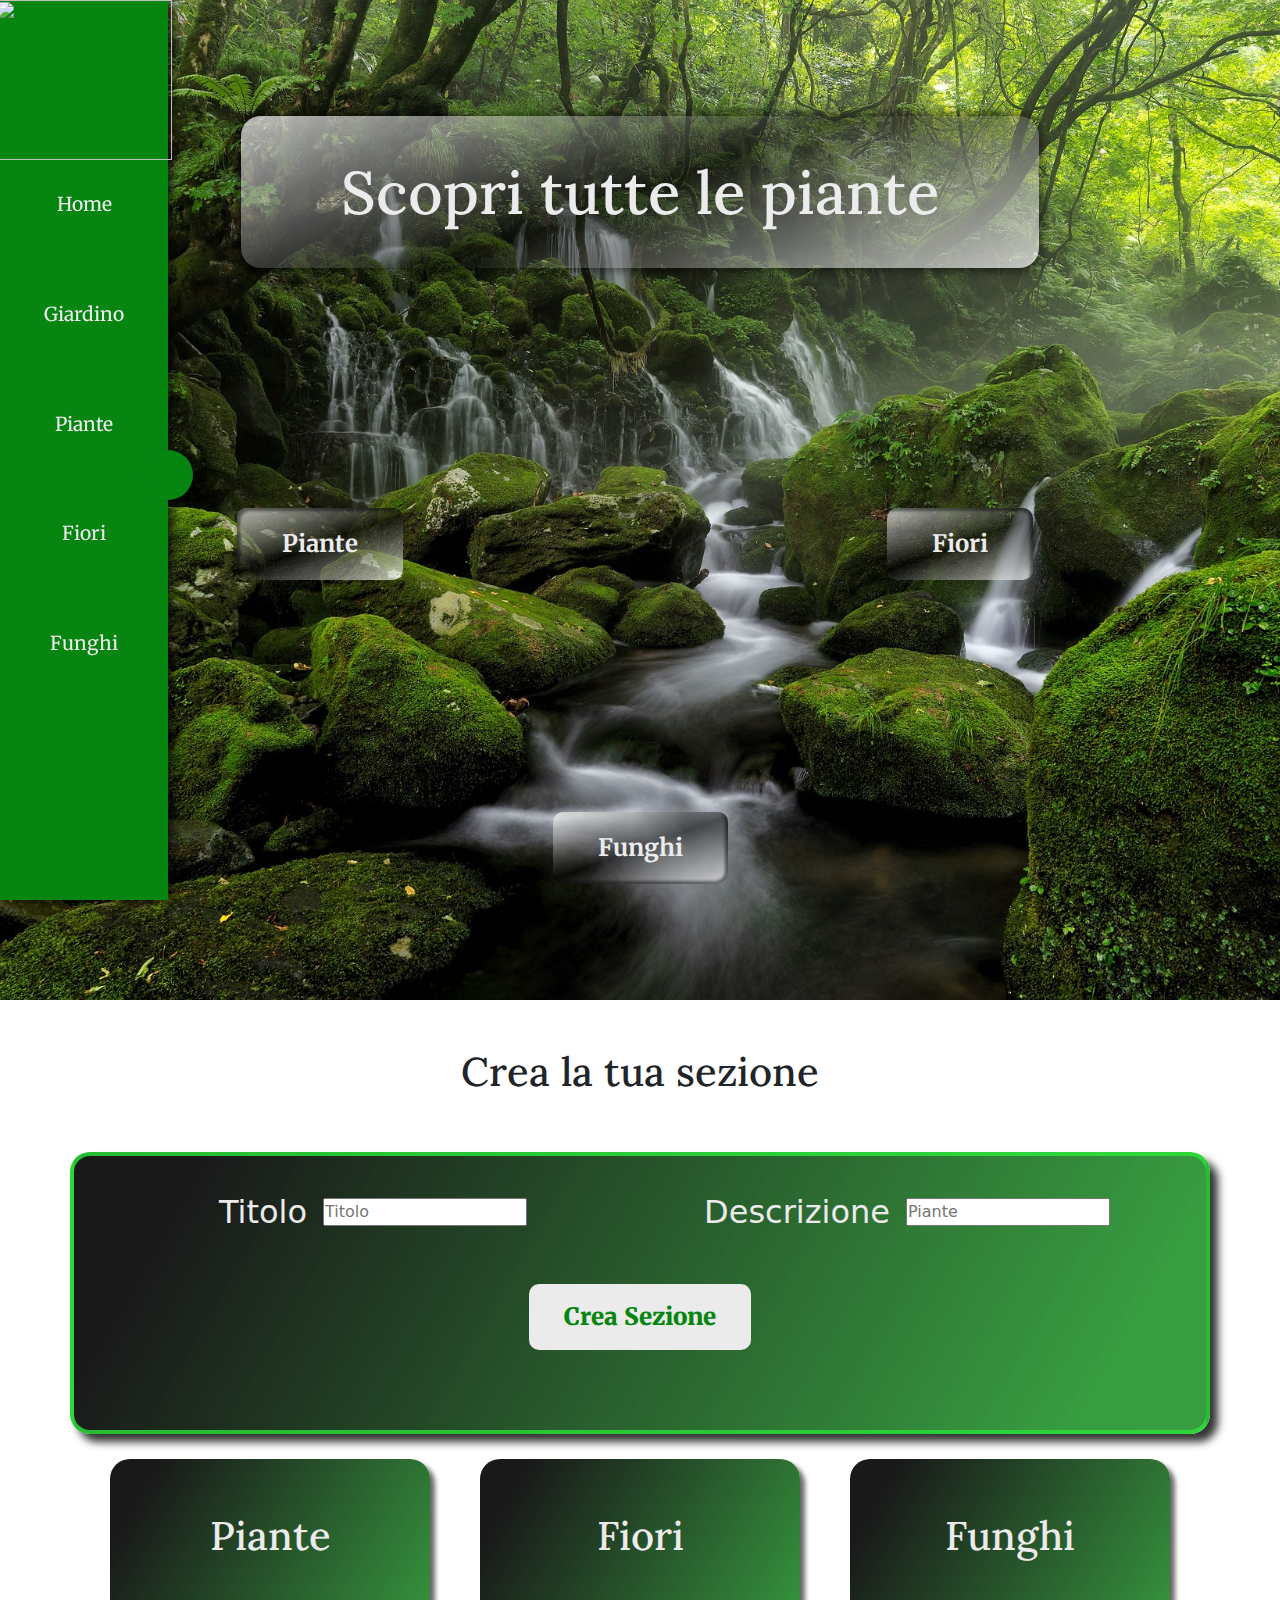
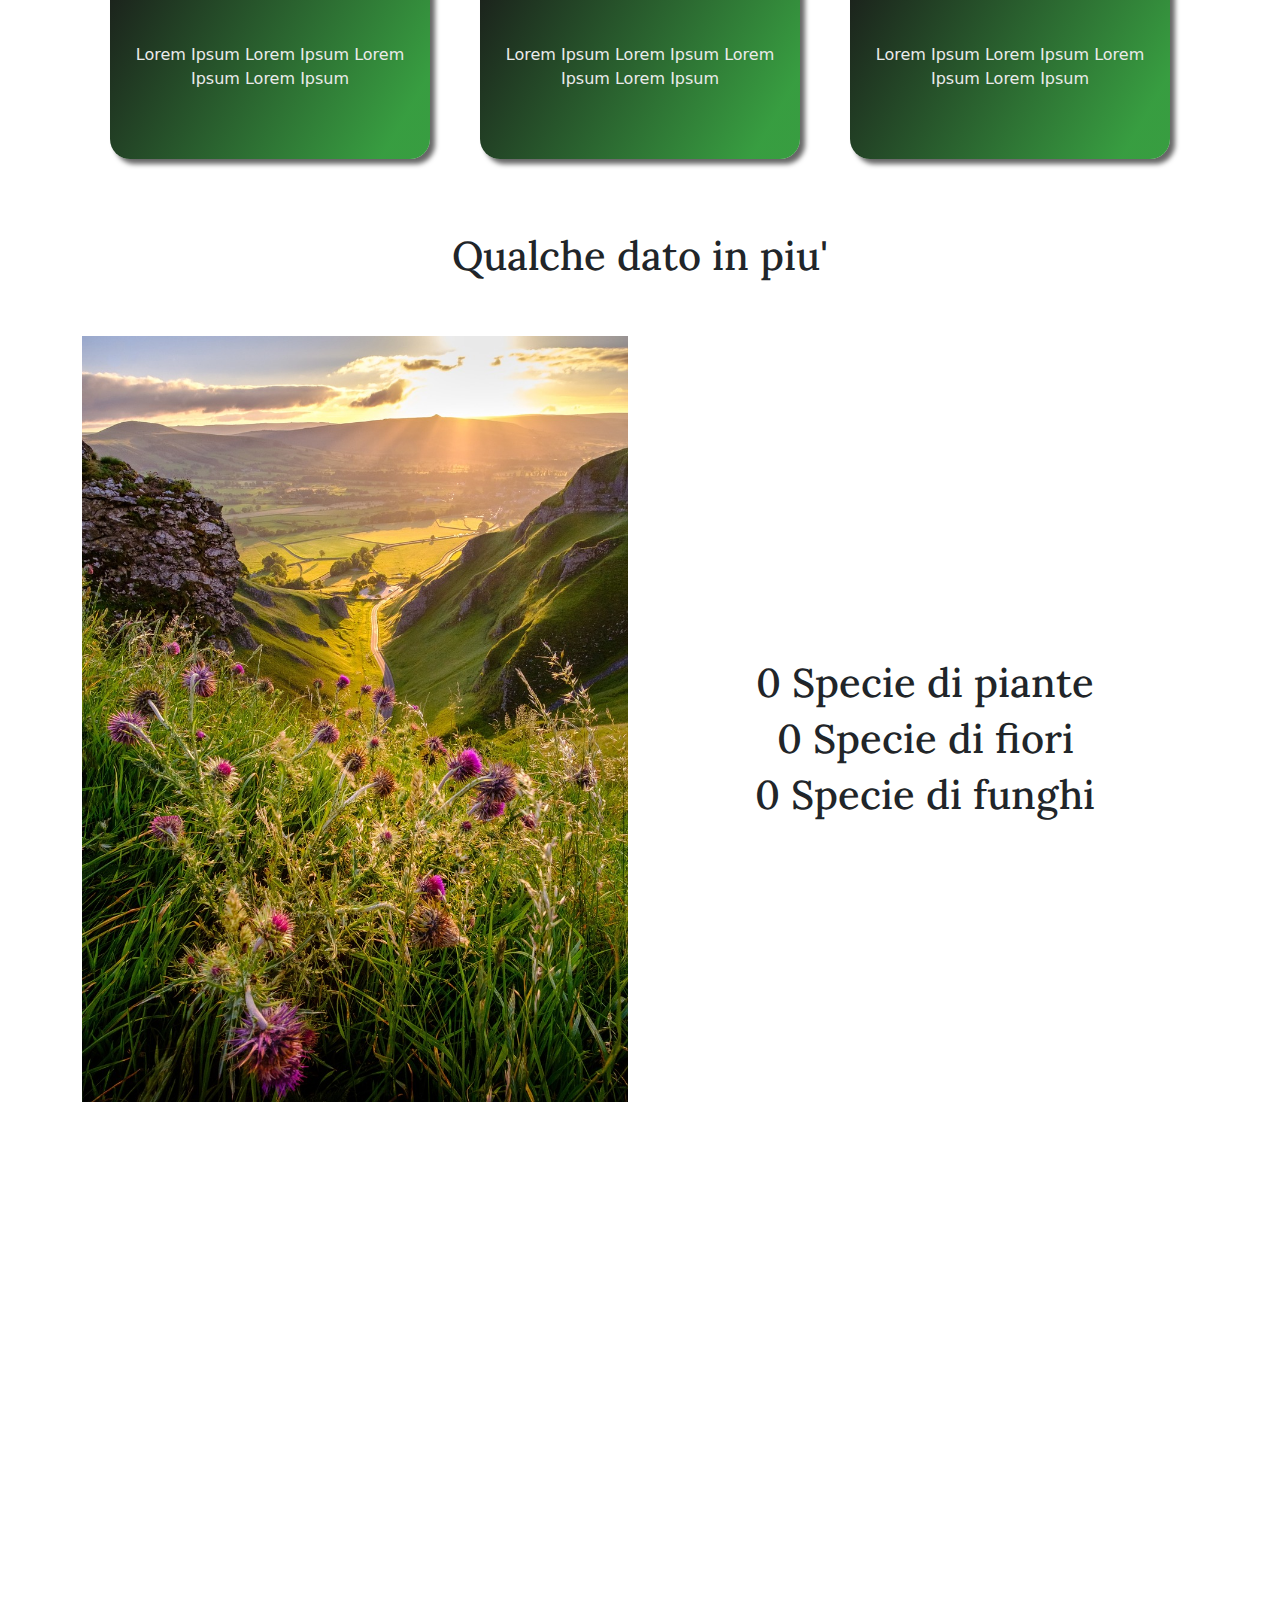
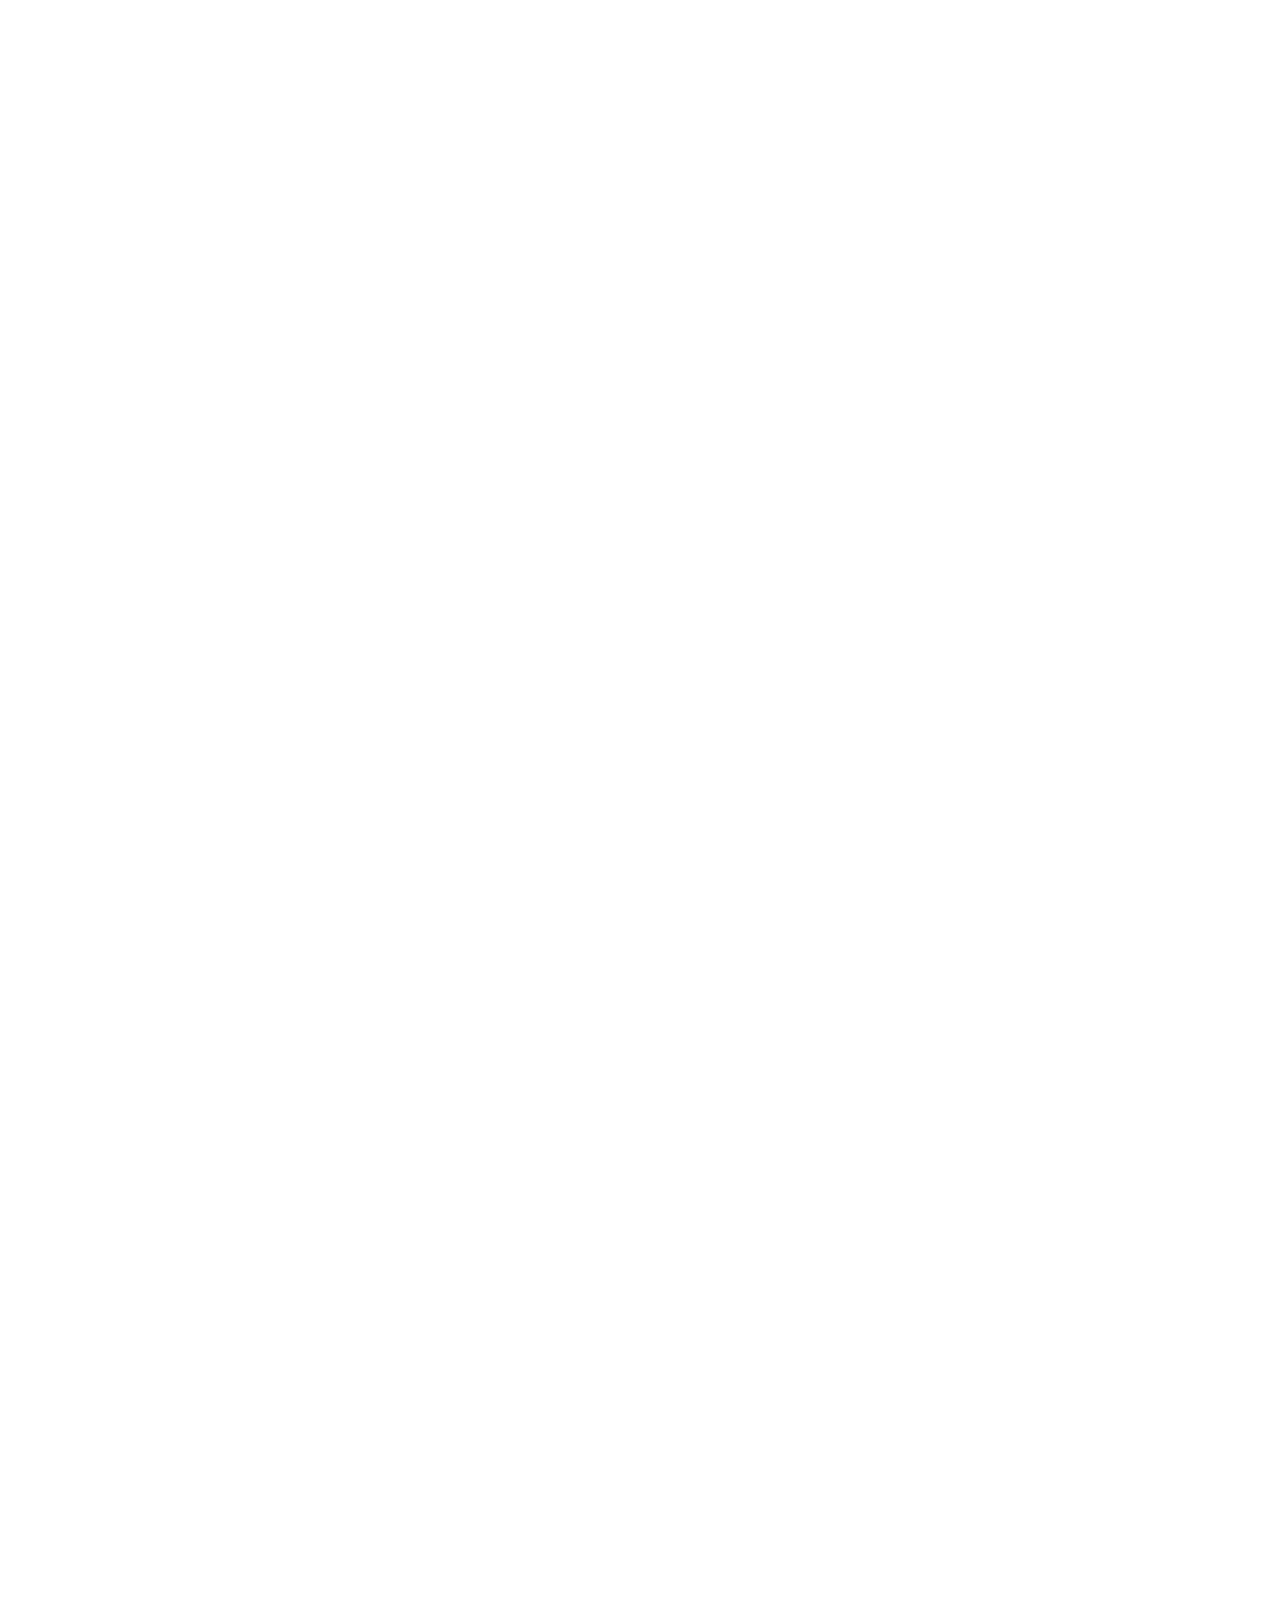
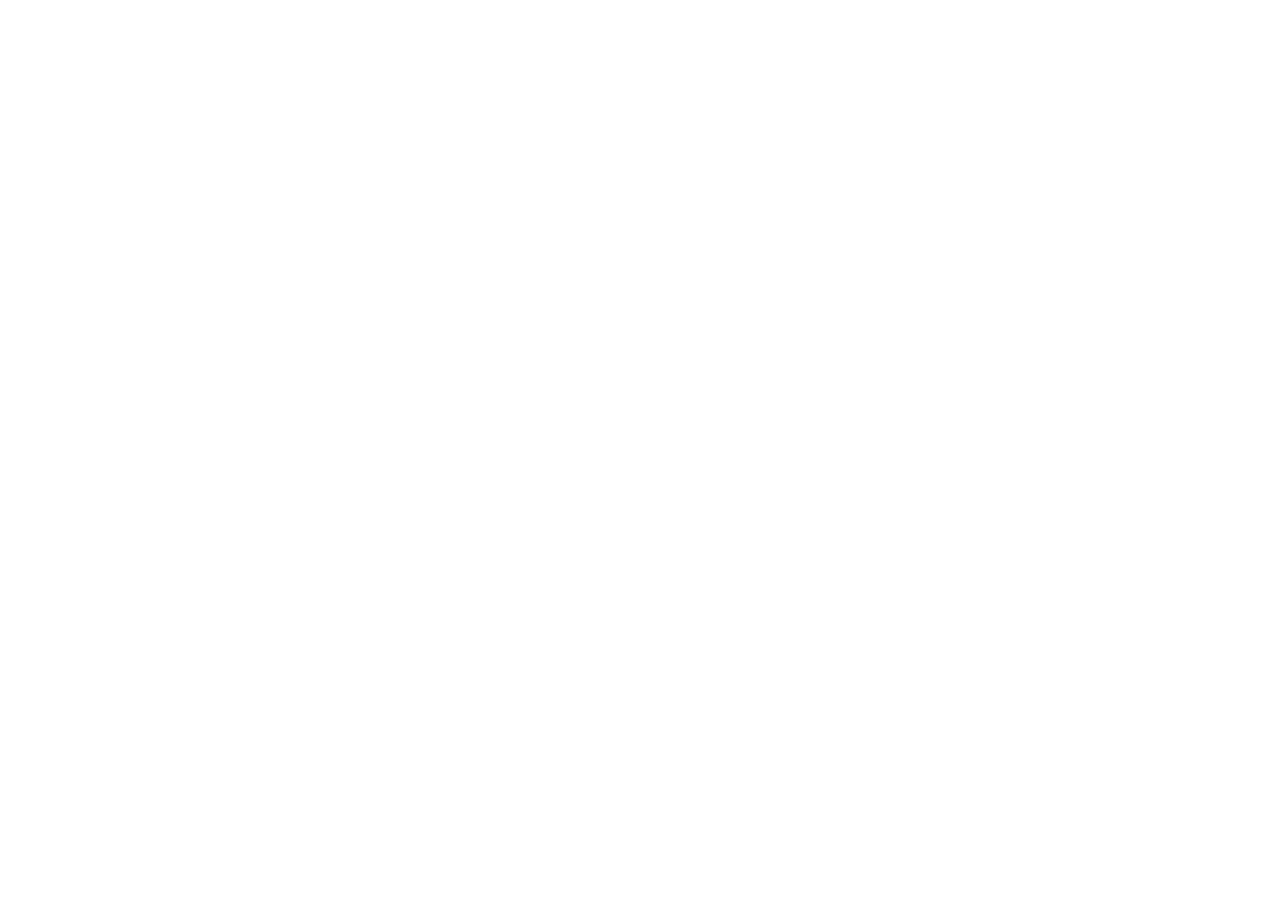
==== index.html @ 6c5c2ec1 "inserito file json, creato file html e file js" ====
<!DOCTYPE html>
<html lang="en">
<head>
    <meta charset="UTF-8">
    <meta name="viewport" content="width=device-width, initial-scale=1.0">
    <!-- Google Font -->
    <link rel="preconnect" href="https://fonts.googleapis.com">
    <link rel="preconnect" href="https://fonts.gstatic.com" crossorigin>
    <link href="https://fonts.googleapis.com/css2?family=Lora:ital,wght@0,400..700;1,400..700&family=Merriweather:ital,wght@0,300;0,400;0,700;0,900;1,300;1,400;1,700;1,900&display=swap" rel="stylesheet">    <!-- BS5 LINK -->
    <link href="https://cdn.jsdelivr.net/npm/bootstrap@5.3.3/dist/css/bootstrap.min.css" rel="stylesheet" integrity="sha384-QWTKZyjpPEjISv5WaRU9OFeRpok6YctnYmDr5pNlyT2bRjXh0JMhjY6hW+ALEwIH" crossorigin="anonymous">
    <link rel="stylesheet" href="style.css">


    <title>Document</title>
</head>
<body>
    <nav>
        <div class="logo-container">
            <a href="index.html"><img id="logo" src="./Media/logo.png" alt=""></a>
        </div>
        <ul class="p-0">
            <li><a href="index.html">Home</a></li>
            <li><a href="#">Giardino</a></li>
            <li><a href="./piante.html">Piante</a></li>
            <li><a href="#">Fiori</a></li>
            <li><a href="#">Funghi</a></li>
        </ul>
        <a class="btnToggleMenu">
            <i class="fa-solid fa-arrow-right fa-2x"></i>
        </a>
    </nav>

    <header class="main-container container-fluid p-0">
        <div class="headered row d-flex justify-content-center align-itmes-center">
            <div class="col-12 d-flex justify-content-center align-items-center">
                <h1>Scopri tutte le piante</h1>
            </div>
            <div class="col-12 col-md-6 d-flex justify-content-center align-items-center">
                <a id="btnPiante" href="Piante">Piante</a>
            </div>
            <div class="col-12 col-md-6 d-flex justify-content-center align-items-center">
                <a id="btnFiori" href="Fiori">Fiori</a>
            </div>
            <div class="col-12 d-flex justify-content-center align-items-center">
                <a id="btnFunghi" href="funghi">Funghi</a>
            </div>
        </div>
    </header>


    <div class="container my-5">
        <div class="row">
            <div class="col-12 d-flex justify-content-center">
                <h1>Crea la tua sezione</h1>
            </div>
        </div>
    </div>
    <div class="container">
        <div class="row justify-content-center container-custom">
            <div class="col-12 col-md-6 d-flex justify-content-center  align-items-center">
                <label for="inputTitle" class="me-3 fs-2">Titolo</label>
                <input type="text" id="inputTitle" placeholder="Titolo">
            </div>
            <div class="col-12 col-md-6 d-flex justify-content-center  align-items-center">
                <label for="inputDescription" class="me-3 fs-2">Descrizione</label>
                <input type="text" id="inputDescription" placeholder="Piante">
            </div>
            <div class="col-12 d-flex justify-content-center my-5  align-items-center">
                <button id="btnCreaSezione" type="button">Crea Sezione</button>
            </div>
        </div>
    </div>

    <div class="container">
        <div class="row">
            <div id="section-container" class="col-12 d-flex justify-content-center flex-wrap">
            </div>
        </div>
    </div>

    <div class="container">
        <div class="row">
            <div class="col-12 text-center my-5">
                <h1>Qualche dato in piu'</h1>
            </div>
            <div class="col-12 col-md-6">
                <img class="img-fluid" src="./Media/landscape8.jpg" alt="landscape8">
            </div>
            <div class="col-12 col-md-6 d-flex flex-column justify-content-center align-items-center text-start mt-5">
                <h1><span id="firstNumber">0</span> Specie di piante</h1>
                <h1><span id="SecondNumber">0</span> Specie di fiori</h1>
                <h1><span id="thirdNumber">0</span> Specie di funghi</h1>

            </div>
        </div>
    </div>




<div style="height: 3000px;"></div>


    <!-- =================================================== -->
    <!-- FONTAWESOME -->
    <script src="https://kit.fontawesome.com/b5285a1dd0.js" crossorigin="anonymous"></script>    <!-- MAIN JS -->
    <!-- BS5 JS -->
    <script src="https://cdn.jsdelivr.net/npm/bootstrap@5.3.3/dist/js/bootstrap.bundle.min.js" integrity="sha384-YvpcrYf0tY3lHB60NNkmXc5s9fDVZLESaAA55NDzOxhy9GkcIdslK1eN7N6jIeHz" crossorigin="anonymous"></script>
    <!-- MAIN JS -->
    <script src="./main.js"></script>
</body>
</html>
---- style.css ----
:root{
    --main-color: rgb(6, 133, 17);
}

*{
    margin: 0;
    padding: 0;
    box-sizing: border-box;
}

body{
    overflow-x: hidden;

}

h1{
    font-family: "Lora", serif;
}

a, button{
    font-family: "Merriweather", serif;
}

/* NAVBAR */
nav {
    display: flex;
    flex-direction: column;
    align-items: center;
    height: 100%;
    width: 10.5rem;
    background-color: rgb(6, 133, 17);
    position: relative;
    left: 0rem;
    transition: 0.6s;
    position: fixed;
    box-shadow: 5px 0px 10px rgba(0, 0, 0, 0.7);
    z-index: 9999;


}

#logo{
    width: 11rem;
    height: 10rem;
}

ul{
    margin-top: 30px;
    display: flex;
    flex-direction: column;
    align-items: center;
    gap: 5rem;
}
ul li{
    list-style: none;
    font-size: 1.2rem;
}

ul li a{
    text-decoration: none;
    color: rgb(235, 235, 235);
    
}

.btnToggleMenu{
    position: absolute;
    content: "";
    width: 50px;
    height: 50px;
    background-color: rgb(6, 133, 17);
    right: -25px;
    top: 50%;
    border-radius: 50%;
    color: rgb(235, 235, 235);
    display: flex;
    justify-content: center;
    align-items: center;
    cursor: pointer;
    text-decoration: none;
    box-shadow: 12px 0px 6px  rgba(0, 0, 0, 0.7);

}

.btnToggleMenu > i{
    transition: 0.6s;
}
.rotate-custom{
    transform: rotateY(180deg);
}


.hiddenMenu{
    left: -9rem;
}

.effectLink{
    padding: 10px 20px;
    transition: 0.3s;
}


.effectLink:hover{
    text-decoration: 2px solid white underline;
    

}
/* FINE NAVBAR */

/* ----------------------------------------------------- */

/* HEADER */
.headered{
    display: block;
    margin: 0 auto;
    width: 100%;
    height: 1000px;
    background: url("./Media/landscape7.jpg");
    background-repeat: no-repeat;
    background-size: cover;
}

/* h1 nella header */
header h1{
    background: linear-gradient(160deg, rgb(255,255,255, 0.7), rgba(0, 0, 0, 0.4), rgb(255,255,255, 0.7));
    padding: 40px 100px;
    font-size: 60px;
    color: rgb(235, 235, 235);
    border-radius: 20px;
    box-shadow: 0px 0px 10px 4px  rgba(0, 0, 0, 0.5);
}

header h1:hover{
    background: linear-gradient(90deg, rgb(255,255,255, 0.7), rgba(0, 0, 0, 0.4), rgb(255,255,255, 0.7));
}



/* BOTTONE PIANTE */

#btnPiante{
    position: relative;
    padding: 18px 45px;
    background: linear-gradient(160deg, rgb(255,255,255, 0.7), rgba(0, 0, 0, 0.5), rgb(255,255,255, 0.7));
    text-decoration: none;
    color: rgb(235, 235, 235);
    border-radius: 10px;
    box-shadow: 3px 3px 3px rgba(0, 0, 0, 0.5) inset;
    font-weight: bold;
    font-size: 24px;
    z-index: 999;
    border: unset;
}

#btnPiante::before{
    content: "";
    position: absolute;
    top: 0;
    left: 0;
    width: 0%;
    height: 100%;
    border-radius: 10px;
    overflow: hidden;
    background-color:  var(--main-color);
    transition: all 300ms;
    z-index: -1;
    

}

#btnPiante:hover::before{
    width: 100%;
    border-radius: 10px;
    box-shadow: 5px 5px 5px rgba(0, 0, 0, 0.5) inset;

}

/*  BOTTONE FIORI */
#btnFiori{
    position: relative;
    padding: 18px 45px;
    background: linear-gradient(160deg, rgb(255,255,255, 0.7), rgba(0, 0, 0, 0.5), rgb(255,255,255, 0.7));
    text-decoration: none;
    color: rgb(235, 235, 235);
    border-radius: 10px;
    box-shadow: -3px 3px 3px rgba(0, 0, 0, 0.5) inset;
    font-weight: bold;
    font-size: 24px;
    z-index: 999;
    border: unset;
}

#btnFiori::before{
    content: "";
    position: absolute;
    top: 0;
    right: 0;
    width: 0%;
    height: 100%;
    border-radius: 10px;
    overflow: hidden;
    background-color:  var(--main-color);
    transition: all 300ms;
    z-index: -1;
    

}

#btnFiori:hover::before{
    width: 100%;
    border-radius: 10px;
    box-shadow: -5px 5px 5px rgba(0, 0, 0, 0.5) inset;

}

/* BOTTONE FUNGHI */

#btnFunghi{
    position: relative;
    padding: 18px 45px;
    background: linear-gradient(160deg, rgb(255,255,255, 0.7), rgba(0, 0, 0, 0.5), rgb(255,255,255, 0.7));
    text-decoration: none;
    color: rgb(235, 235, 235);
    border-radius: 10px;
    box-shadow: -3px -3px 3px rgba(0, 0, 0, 0.5) inset;
    font-weight: bold;
    font-size: 24px;
    z-index: 999;
    border: unset;
}


#btnFunghi::before{
    content: "";
    position: absolute;
    bottom: 0;
    right: 0;
    width: 100%;
    height: 0%;
    border-radius: 10px;
    overflow: hidden;
    background-color: var(--main-color);
    transition: all 300ms;
    z-index: -1;
    

}

#btnFunghi:hover::before{
    height: 100%;
    border-radius: 10px;
    box-shadow: -5px -5px 5px rgba(0, 0, 0, 0.5) inset;

}


/* STILE PER LE SEZIONI */

.creaSezione{
    display: flex;
    justify-content: space-around;
    align-items: center;
    flex-direction: column;
    word-wrap: break-word;
    background: linear-gradient(120deg, rgba(0,0,0, 0.9) 10%, rgba(6, 133, 17, 0.8) 90%);
    margin: 25px;
    padding: 15px;
    color: rgb(235, 235, 235);
    width: 20rem;
    height: 300px;
    box-shadow: 5px 5px 5px rgba(0, 0, 0, 0.6);
    border-radius: 20px;
    text-align: center;
}

/* container input style */

.input-custom{
    background-color: var(--main-color);
}


.container-custom{
    background: linear-gradient(120deg, rgba(0,0,0, 0.9) 10%, rgba(6, 133, 17, 0.8) 90%);
    color: rgb(235, 235, 235);
    border: 4px solid rgba(43, 230, 58, 0.8);
    border-radius: 20px;
    box-shadow: 8px 8px 8px rgba(0, 0, 0, 0.8);
    padding: 2rem;
}

/* btn per creare sezioni */

#btnCreaSezione{
    padding: 15px 35px;
    border: none;
    background-color: rgb(235, 235, 235);
    color: var(--main-color);
    font-weight: 900;
    font-size: 24px;
    border-radius: 10px;
}

#btnCreaSezione:hover{
    transform: scale(1.2);
    transition: 0.5s;
}
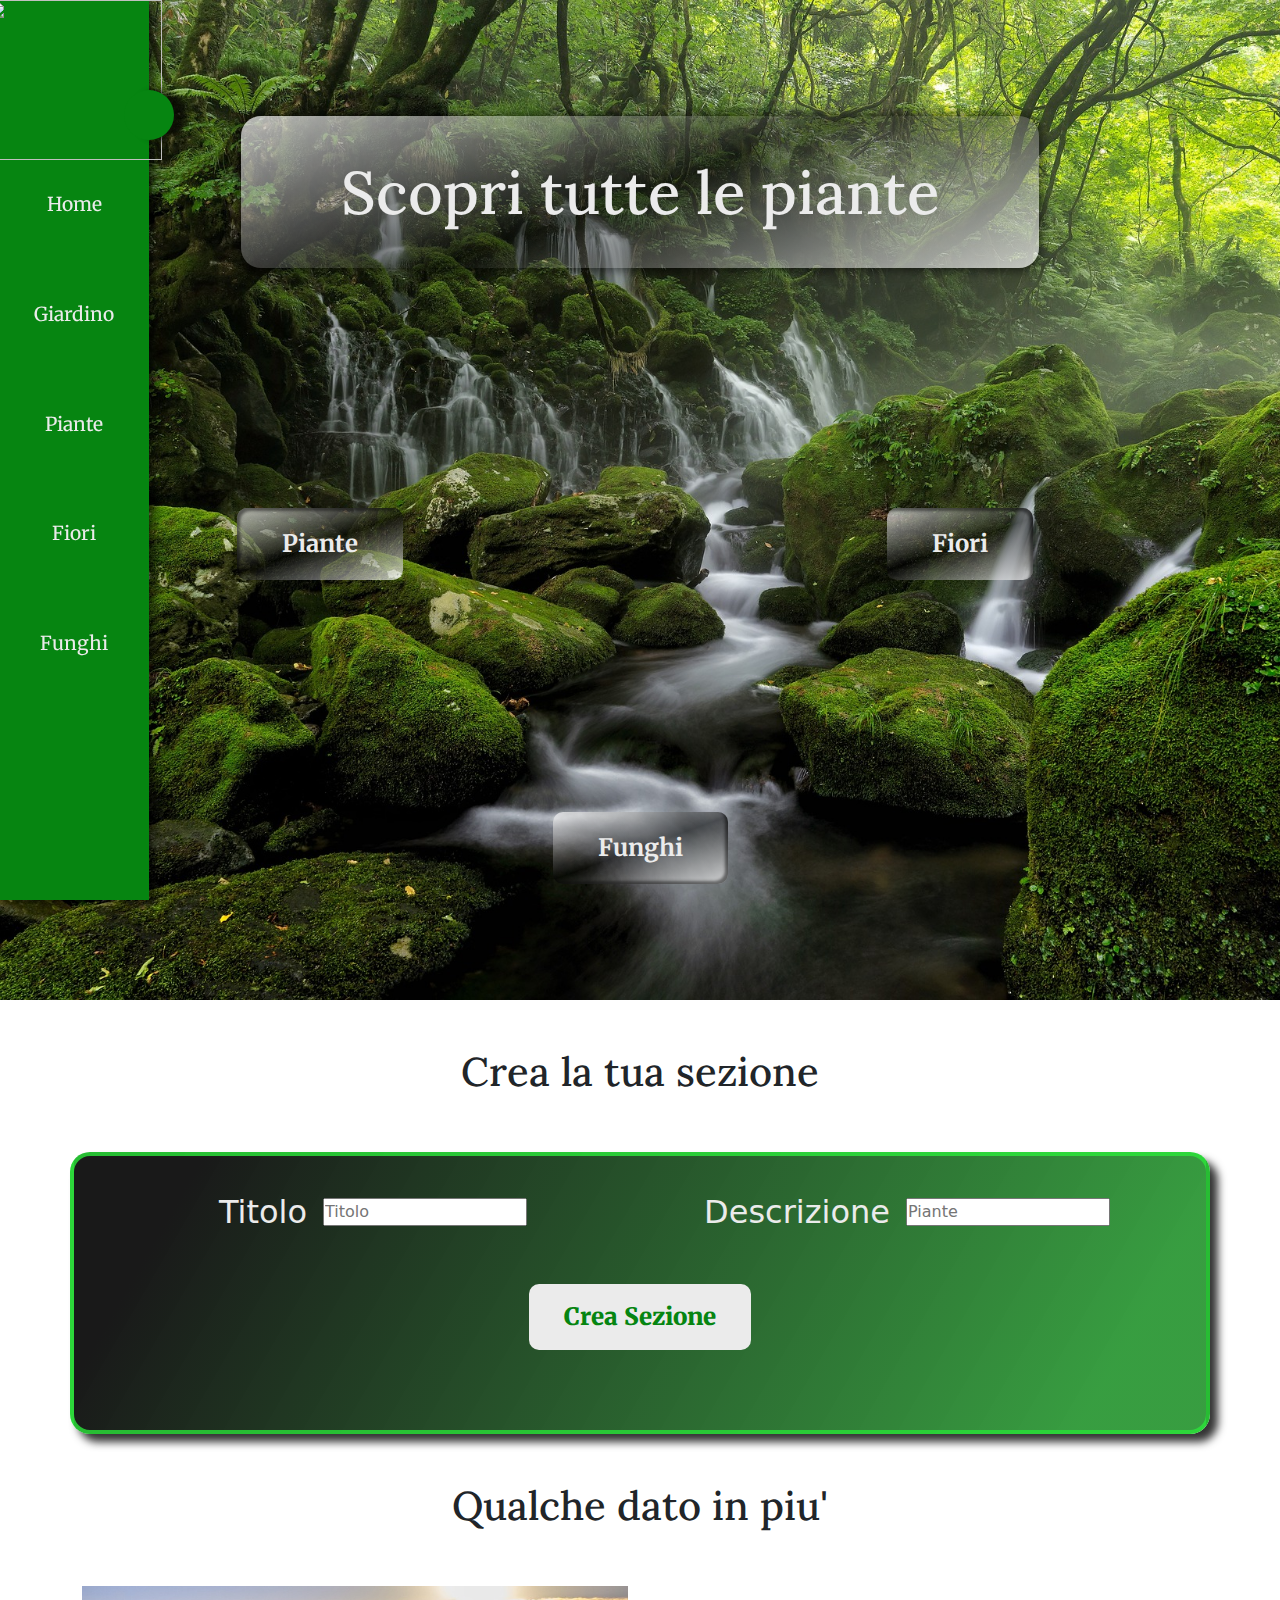
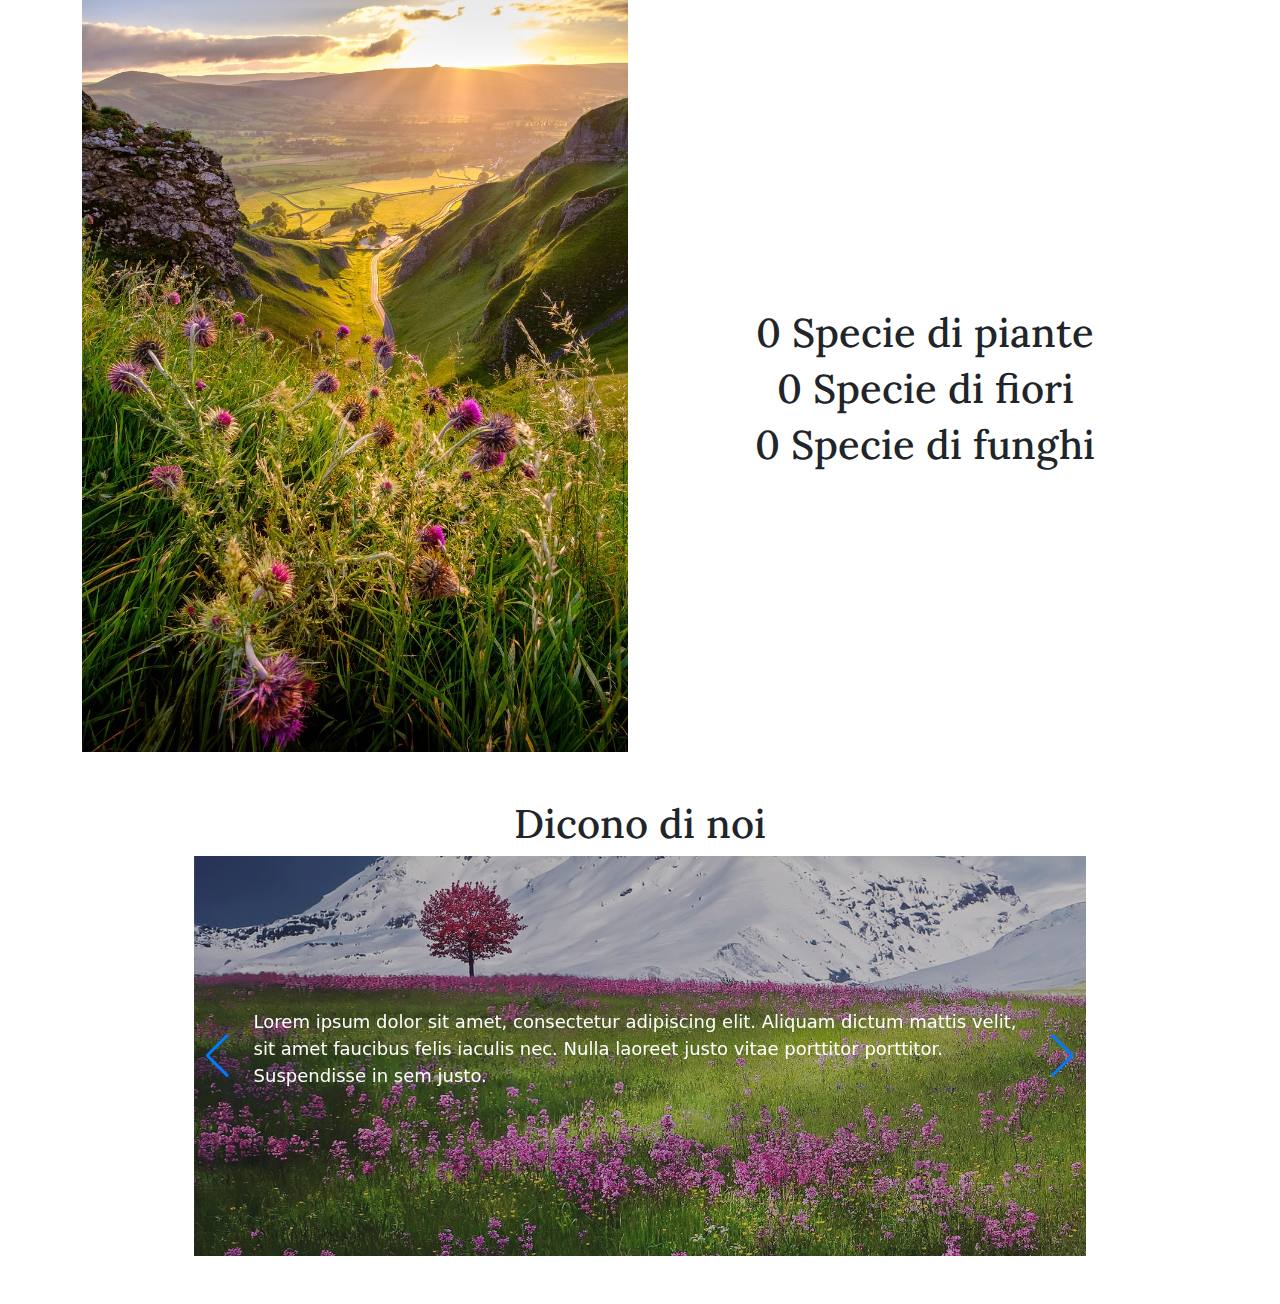
==== commit be06e4d2: "Inserito swipers JS carousel in index, inserito fiori e funghi in file json, modificato bottone menu" ====
--- a/index.html
+++ b/index.html
@@ -1,18 +1,27 @@
 <!DOCTYPE html>
 <html lang="en">
+
 <head>
     <meta charset="UTF-8">
     <meta name="viewport" content="width=device-width, initial-scale=1.0">
     <!-- Google Font -->
     <link rel="preconnect" href="https://fonts.googleapis.com">
     <link rel="preconnect" href="https://fonts.gstatic.com" crossorigin>
-    <link href="https://fonts.googleapis.com/css2?family=Lora:ital,wght@0,400..700;1,400..700&family=Merriweather:ital,wght@0,300;0,400;0,700;0,900;1,300;1,400;1,700;1,900&display=swap" rel="stylesheet">    <!-- BS5 LINK -->
-    <link href="https://cdn.jsdelivr.net/npm/bootstrap@5.3.3/dist/css/bootstrap.min.css" rel="stylesheet" integrity="sha384-QWTKZyjpPEjISv5WaRU9OFeRpok6YctnYmDr5pNlyT2bRjXh0JMhjY6hW+ALEwIH" crossorigin="anonymous">
+    <link
+        href="https://fonts.googleapis.com/css2?family=Lora:ital,wght@0,400..700;1,400..700&family=Merriweather:ital,wght@0,300;0,400;0,700;0,900;1,300;1,400;1,700;1,900&display=swap"
+        rel="stylesheet">
+    <!-- BS5 LINK -->
+    <link href="https://cdn.jsdelivr.net/npm/bootstrap@5.3.3/dist/css/bootstrap.min.css" rel="stylesheet"
+        integrity="sha384-QWTKZyjpPEjISv5WaRU9OFeRpok6YctnYmDr5pNlyT2bRjXh0JMhjY6hW+ALEwIH" crossorigin="anonymous">
+    <!-- LINK SWIPER -->
+    <link rel="stylesheet" href="https://cdn.jsdelivr.net/npm/swiper@11/swiper-bundle.min.css" />
+    <!-- MY CSS -->
     <link rel="stylesheet" href="style.css">
 
 
-    <title>Document</title>
+    <title>Gardening</title>
 </head>
+
 <body>
     <nav>
         <div class="logo-container">
@@ -22,11 +31,11 @@
             <li><a href="index.html">Home</a></li>
             <li><a href="#">Giardino</a></li>
             <li><a href="./piante.html">Piante</a></li>
-            <li><a href="#">Fiori</a></li>
-            <li><a href="#">Funghi</a></li>
+            <li><a href="./fiori.html">Fiori</a></li>
+            <li><a href="./funghi.html">Funghi</a></li>
         </ul>
         <a class="btnToggleMenu">
-            <i class="fa-solid fa-arrow-right fa-2x"></i>
+            <i class="fa-solid fa-greater-than"></i>
         </a>
     </nav>
 
@@ -95,18 +104,66 @@
         </div>
     </div>
 
+    <div class="container">
+        <div class="row">
+            <div class="col-12 d-flex flex-column justify-content-center align-items-center text-start mt-5">
+                <h1>Dicono di noi</h1>
 
 
 
-<div style="height: 3000px;"></div>
+                <div class="swiper mb-5">
+                    <div class="parallax-bg" data-swiper-parallax="-23%"></div>
+                    <div class="swiper-wrapper">
+                        <div class="swiper-slide slide d-flex justify-content-center align-items-center">
+                            <div class="text" data-swiper-parallax="-100">
+                                <p>
+                                    Lorem ipsum dolor sit amet, consectetur adipiscing elit. Aliquam
+                                    dictum mattis velit, sit amet faucibus felis iaculis nec. Nulla
+                                    laoreet justo vitae porttitor porttitor. Suspendisse in sem justo.
+
+                                </p>
+                            </div>
+                        </div>
+                        <div class="swiper-slide d-flex justify-content-center align-items-center">
+                            <div class="text" data-swiper-parallax="-100">
+                                <p>
+                                    Lorem ipsum dolor sit amet, consectetur adipiscing elit. Aliquam
+                                    dictum mattis velit, sit amet faucibus felis iaculis nec. Nulla
+                                </p>
+                            </div>
+                        </div>
+                        <div class="swiper-slide slide d-flex justify-content-center align-items-center">
+                            <div class="text" data-swiper-parallax="-100">
+                                <p>
+                                    Lorem ipsum dolor sit amet, consectetur adipiscing elit.
+                                </p>
+                            </div>
+                        </div>
+                    </div>
+                    <div class="swiper-button-next"></div>
+                    <div class="swiper-button-prev"></div>
+                    <div class="swiper-pagination"></div>
+                </div>
+            </div>
+        </div>
+    </div>
+
+
+
+
 
 
     <!-- =================================================== -->
     <!-- FONTAWESOME -->
-    <script src="https://kit.fontawesome.com/b5285a1dd0.js" crossorigin="anonymous"></script>    <!-- MAIN JS -->
+    <script src="https://kit.fontawesome.com/b5285a1dd0.js" crossorigin="anonymous"></script> <!-- MAIN JS -->
     <!-- BS5 JS -->
-    <script src="https://cdn.jsdelivr.net/npm/bootstrap@5.3.3/dist/js/bootstrap.bundle.min.js" integrity="sha384-YvpcrYf0tY3lHB60NNkmXc5s9fDVZLESaAA55NDzOxhy9GkcIdslK1eN7N6jIeHz" crossorigin="anonymous"></script>
+    <script src="https://cdn.jsdelivr.net/npm/bootstrap@5.3.3/dist/js/bootstrap.bundle.min.js"
+        integrity="sha384-YvpcrYf0tY3lHB60NNkmXc5s9fDVZLESaAA55NDzOxhy9GkcIdslK1eN7N6jIeHz"
+        crossorigin="anonymous"></script>
+    <!-- SWIPER JS -->
+    <script src="https://cdn.jsdelivr.net/npm/swiper@11/swiper-bundle.min.js"></script>
     <!-- MAIN JS -->
-    <script src="./main.js"></script>
+    <script src="./js/main.js"></script>
 </body>
+
 </html>--- a/style.css
+++ b/style.css
@@ -7,6 +7,7 @@
     padding: 0;
     box-sizing: border-box;
 }
+
 
 body{
     overflow-x: hidden;
@@ -27,7 +28,7 @@
     flex-direction: column;
     align-items: center;
     height: 100%;
-    width: 10.5rem;
+    width: 9.3rem;
     background-color: rgb(6, 133, 17);
     position: relative;
     left: 0rem;
@@ -69,7 +70,7 @@
     height: 50px;
     background-color: rgb(6, 133, 17);
     right: -25px;
-    top: 50%;
+    top: 10%;
     border-radius: 50%;
     color: rgb(235, 235, 235);
     display: flex;
@@ -303,4 +304,43 @@
 #btnCreaSezione:hover{
     transform: scale(1.2);
     transition: 0.5s;
-}+}
+
+
+
+/*  SWIPER */
+
+.swiper {
+    width: 80%;
+    height: 400px;
+    background: #000;
+    overflow-x: hidden ;
+
+
+  }
+
+  .swiper-slide {
+    font-size: 18px;
+    color: #fff;
+    -webkit-box-sizing: border-box;
+    box-sizing: border-box;
+    padding: 40px 60px;
+    background-color: rgba(53, 53, 53, 0.3);
+    overflow-x: hidden ;
+
+
+  }
+
+  .parallax-bg {
+    position: absolute;
+    left: 0;
+    top: 0;
+    width: 130%;
+    height: 100%;
+    background: url("./Media/landscape4.jpg");
+    -webkit-background-size: cover;
+    background-size: cover;
+    background-position: center;
+    overflow-x: hidden ;
+
+  }
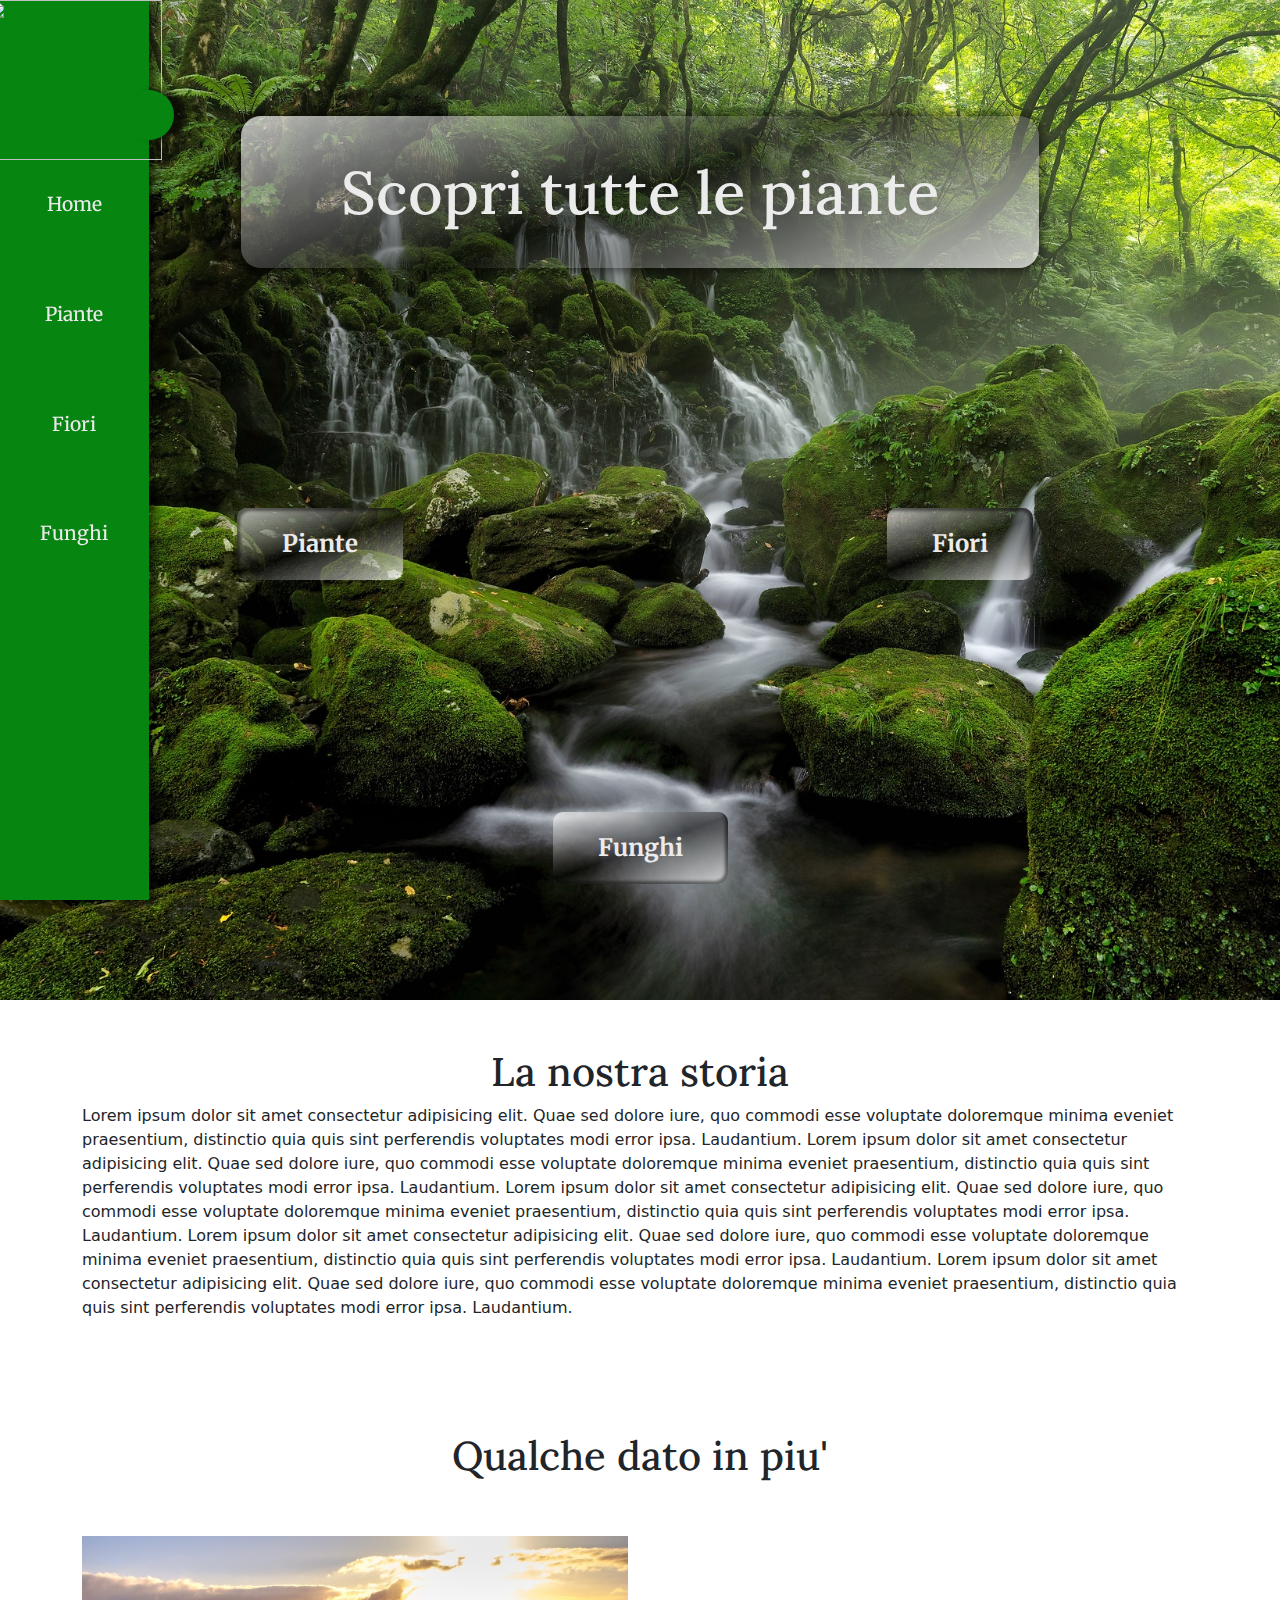
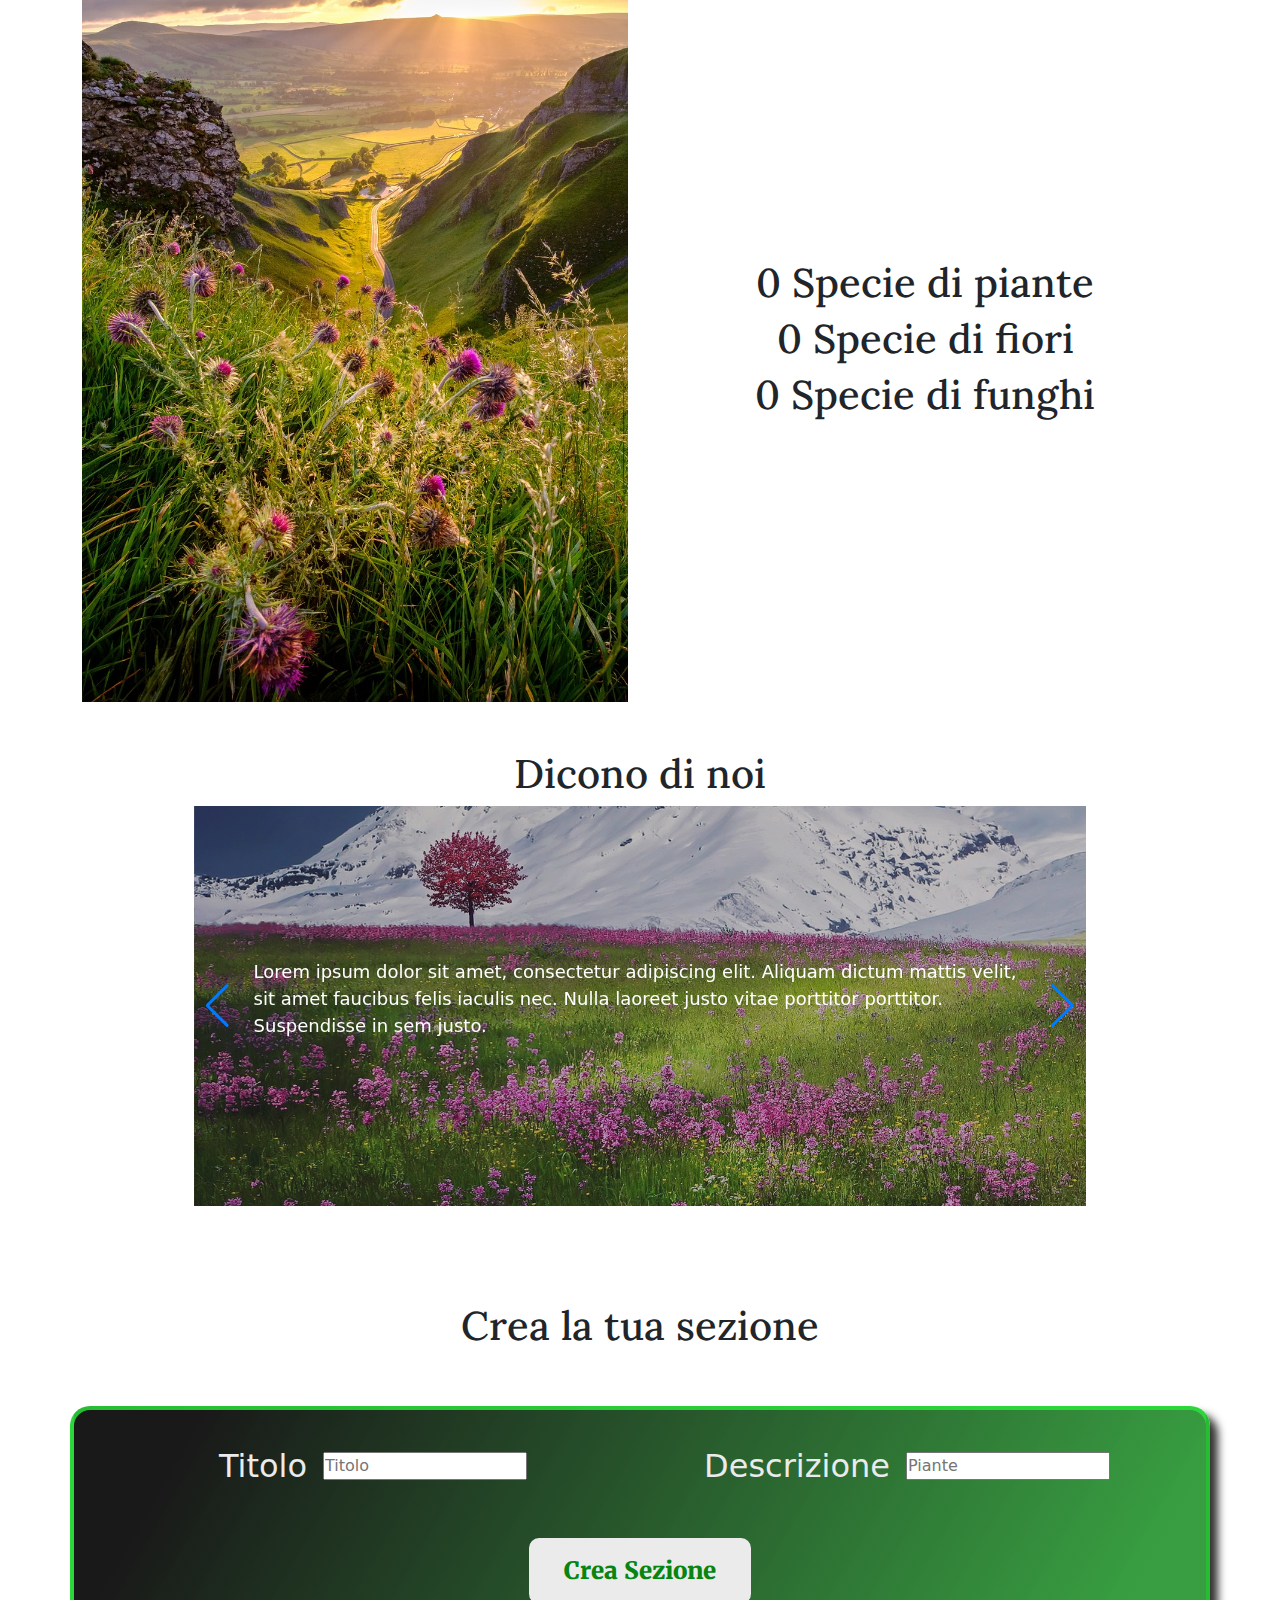
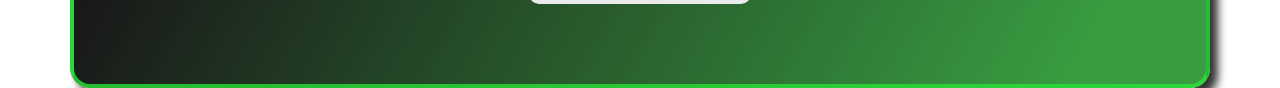
==== commit 83afdff0: "rimosso il link giardino in tutte le pagine html" ====
--- a/index.html
+++ b/index.html
@@ -29,64 +29,60 @@
         </div>
         <ul class="p-0">
             <li><a href="index.html">Home</a></li>
-            <li><a href="#">Giardino</a></li>
             <li><a href="./piante.html">Piante</a></li>
             <li><a href="./fiori.html">Fiori</a></li>
             <li><a href="./funghi.html">Funghi</a></li>
         </ul>
-        <a class="btnToggleMenu">
+        <div class="btnToggleMenu">
             <i class="fa-solid fa-greater-than"></i>
-        </a>
+        </div>
     </nav>
 
+
+    <!-- Header -->
     <header class="main-container container-fluid p-0">
         <div class="headered row d-flex justify-content-center align-itmes-center">
             <div class="col-12 d-flex justify-content-center align-items-center">
                 <h1>Scopri tutte le piante</h1>
             </div>
             <div class="col-12 col-md-6 d-flex justify-content-center align-items-center">
-                <a id="btnPiante" href="Piante">Piante</a>
+                <a id="btnPiante" href="./piante.html">Piante</a>
             </div>
             <div class="col-12 col-md-6 d-flex justify-content-center align-items-center">
-                <a id="btnFiori" href="Fiori">Fiori</a>
+                <a id="btnFiori" href="./fiori.html">Fiori</a>
             </div>
             <div class="col-12 d-flex justify-content-center align-items-center">
-                <a id="btnFunghi" href="funghi">Funghi</a>
+                <a id="btnFunghi" href="./funghi.html">Funghi</a>
             </div>
         </div>
     </header>
 
+    <!-- Story -->
+    <div class="container my-5">
+        <div class="row justify-content-center">
+            <div class="col-12 d-flex justify-content-center flex-column align-items-center">
+                <h1>La nostra storia</h1>
+                <p>Lorem ipsum dolor sit amet consectetur adipisicing elit. Quae sed dolore iure,
+                     quo commodi esse voluptate doloremque minima eveniet praesentium, 
+                     distinctio quia quis sint perferendis voluptates modi error ipsa. Laudantium.
+                     Lorem ipsum dolor sit amet consectetur adipisicing elit. Quae sed dolore iure,
+                     quo commodi esse voluptate doloremque minima eveniet praesentium, 
+                     distinctio quia quis sint perferendis voluptates modi error ipsa. Laudantium.
+                     Lorem ipsum dolor sit amet consectetur adipisicing elit. Quae sed dolore iure,
+                     quo commodi esse voluptate doloremque minima eveniet praesentium, 
+                     distinctio quia quis sint perferendis voluptates modi error ipsa. Laudantium.
 
-    <div class="container my-5">
-        <div class="row">
-            <div class="col-12 d-flex justify-content-center">
-                <h1>Crea la tua sezione</h1>
-            </div>
-        </div>
-    </div>
-    <div class="container">
-        <div class="row justify-content-center container-custom">
-            <div class="col-12 col-md-6 d-flex justify-content-center  align-items-center">
-                <label for="inputTitle" class="me-3 fs-2">Titolo</label>
-                <input type="text" id="inputTitle" placeholder="Titolo">
-            </div>
-            <div class="col-12 col-md-6 d-flex justify-content-center  align-items-center">
-                <label for="inputDescription" class="me-3 fs-2">Descrizione</label>
-                <input type="text" id="inputDescription" placeholder="Piante">
-            </div>
-            <div class="col-12 d-flex justify-content-center my-5  align-items-center">
-                <button id="btnCreaSezione" type="button">Crea Sezione</button>
+                     Lorem ipsum dolor sit amet consectetur adipisicing elit. Quae sed dolore iure,
+                     quo commodi esse voluptate doloremque minima eveniet praesentium, 
+                     distinctio quia quis sint perferendis voluptates modi error ipsa. Laudantium.
+                    Lorem ipsum dolor sit amet consectetur adipisicing elit. Quae sed dolore iure,
+                     quo commodi esse voluptate doloremque minima eveniet praesentium, 
+                     distinctio quia quis sint perferendis voluptates modi error ipsa. Laudantium.</p>
             </div>
         </div>
     </div>
 
-    <div class="container">
-        <div class="row">
-            <div id="section-container" class="col-12 d-flex justify-content-center flex-wrap">
-            </div>
-        </div>
-    </div>
-
+    <!-- Sezione Counter -->
     <div class="container">
         <div class="row">
             <div class="col-12 text-center my-5">
@@ -99,18 +95,19 @@
                 <h1><span id="firstNumber">0</span> Specie di piante</h1>
                 <h1><span id="SecondNumber">0</span> Specie di fiori</h1>
                 <h1><span id="thirdNumber">0</span> Specie di funghi</h1>
-
+                
             </div>
         </div>
     </div>
-
+    
+    <!-- Sezione Swiper -->
     <div class="container">
         <div class="row">
             <div class="col-12 d-flex flex-column justify-content-center align-items-center text-start mt-5">
                 <h1>Dicono di noi</h1>
-
-
-
+                
+                
+                
                 <div class="swiper mb-5">
                     <div class="parallax-bg" data-swiper-parallax="-23%"></div>
                     <div class="swiper-wrapper">
@@ -120,7 +117,7 @@
                                     Lorem ipsum dolor sit amet, consectetur adipiscing elit. Aliquam
                                     dictum mattis velit, sit amet faucibus felis iaculis nec. Nulla
                                     laoreet justo vitae porttitor porttitor. Suspendisse in sem justo.
-
+                                    
                                 </p>
                             </div>
                         </div>
@@ -148,22 +145,54 @@
         </div>
     </div>
 
+    <!-- Sezione per creare la propria sezione -->
+    <div class="container my-5">
+        <div class="row">
+            <div class="col-12 d-flex justify-content-center">
+                <h1>Crea la tua sezione</h1>
+            </div>
+        </div>
+    </div>
 
+    <div class="container">
+        <div class="row justify-content-center container-custom">
+            <div class="col-12 col-md-6 d-flex justify-content-center  align-items-center">
+                <label for="inputTitle" class="me-3 fs-2">Titolo</label>
+                <input type="text" id="inputTitle" placeholder="Titolo">
+            </div>
+            <div class="col-12 col-md-6 d-flex justify-content-center  align-items-center">
+                <label for="inputDescription" class="me-3 fs-2">Descrizione</label>
+                <input type="text" id="inputDescription" placeholder="Piante">
+            </div>
+            <div class="col-12 d-flex justify-content-center my-5  align-items-center">
+                <button id="btnCreaSezione" type="button">Crea Sezione</button>
+            </div>
+        </div>
+    </div>
 
+    <div class="container">
+        <div class="row">
+            <div id="section-container" class="col-12 d-flex justify-content-center flex-wrap">
+            </div>
+        </div>
+    </div>
+    
+    
 
-
-
+    
+    
+    
     <!-- =================================================== -->
     <!-- FONTAWESOME -->
     <script src="https://kit.fontawesome.com/b5285a1dd0.js" crossorigin="anonymous"></script> <!-- MAIN JS -->
     <!-- BS5 JS -->
     <script src="https://cdn.jsdelivr.net/npm/bootstrap@5.3.3/dist/js/bootstrap.bundle.min.js"
-        integrity="sha384-YvpcrYf0tY3lHB60NNkmXc5s9fDVZLESaAA55NDzOxhy9GkcIdslK1eN7N6jIeHz"
+    integrity="sha384-YvpcrYf0tY3lHB60NNkmXc5s9fDVZLESaAA55NDzOxhy9GkcIdslK1eN7N6jIeHz"
         crossorigin="anonymous"></script>
     <!-- SWIPER JS -->
     <script src="https://cdn.jsdelivr.net/npm/swiper@11/swiper-bundle.min.js"></script>
     <!-- MAIN JS -->
-    <script src="./js/main.js"></script>
+    <script src="./main.js"></script>
 </body>
 
 </html>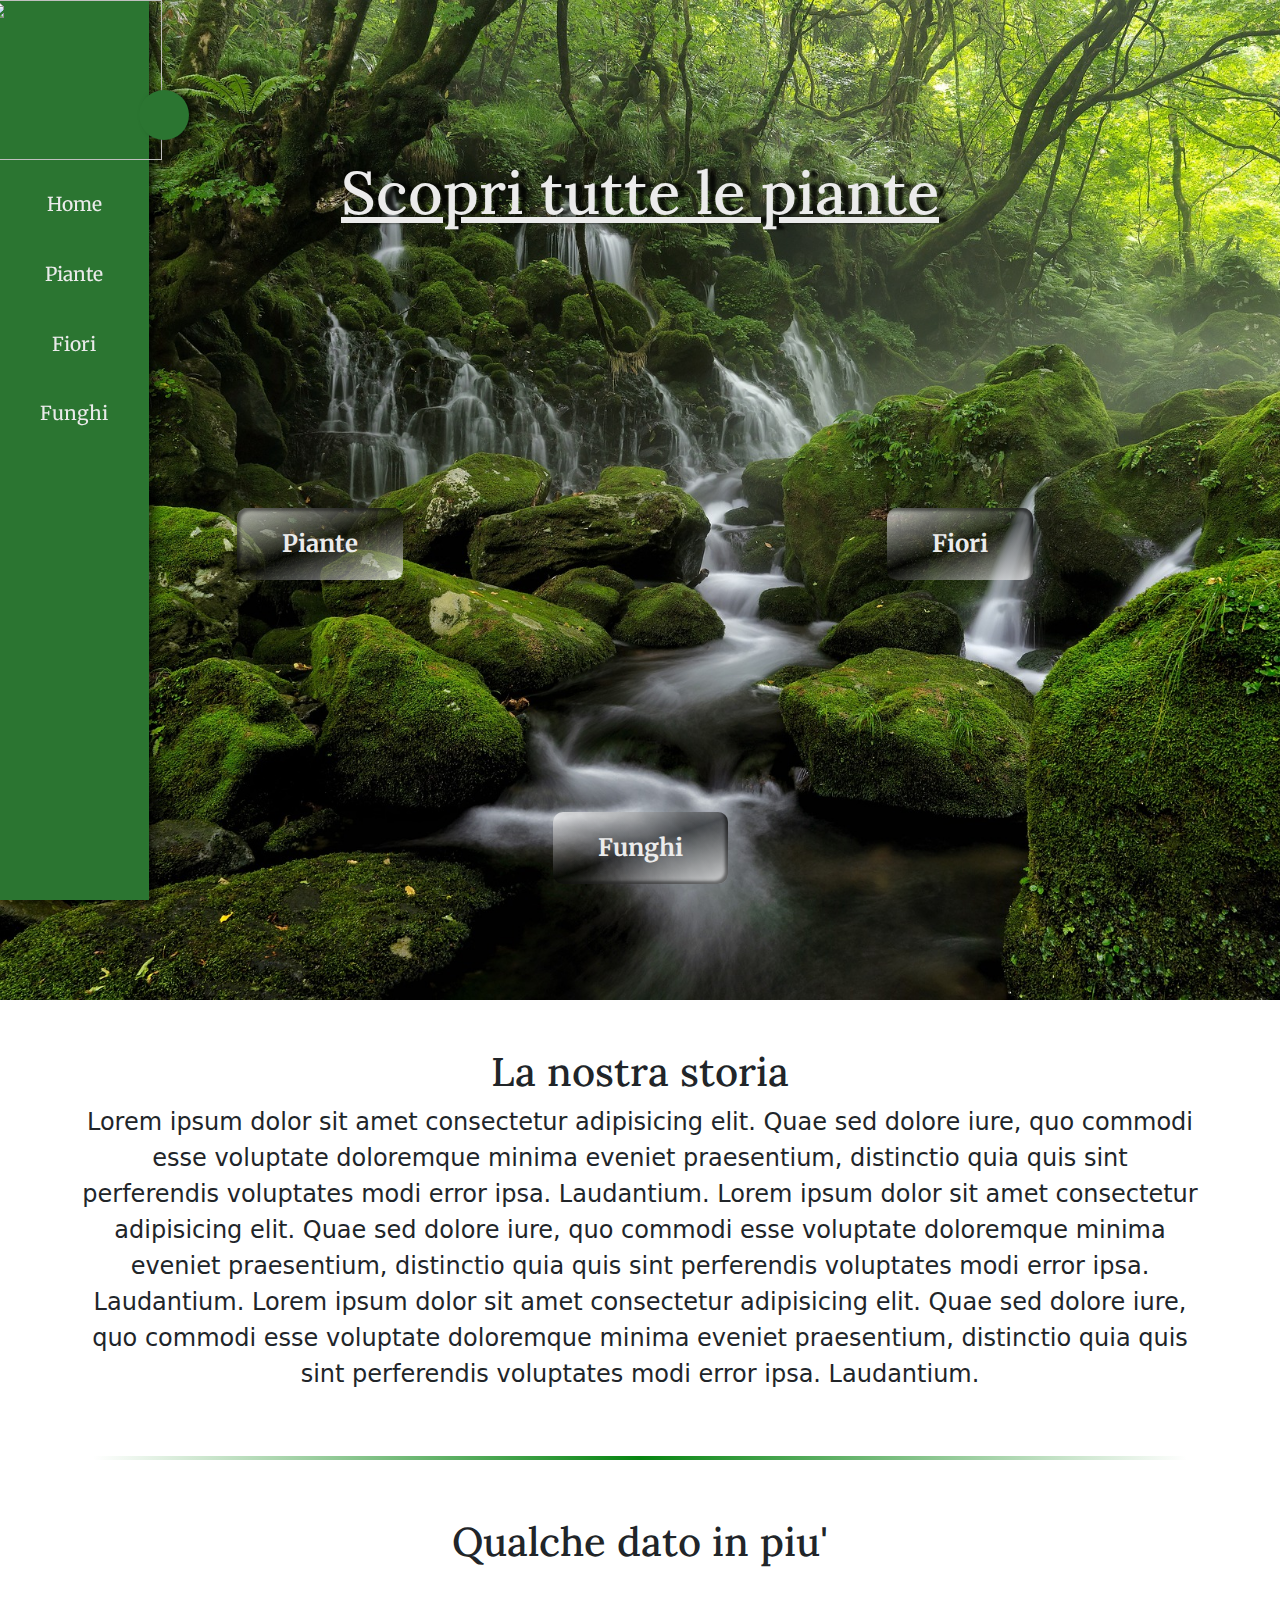
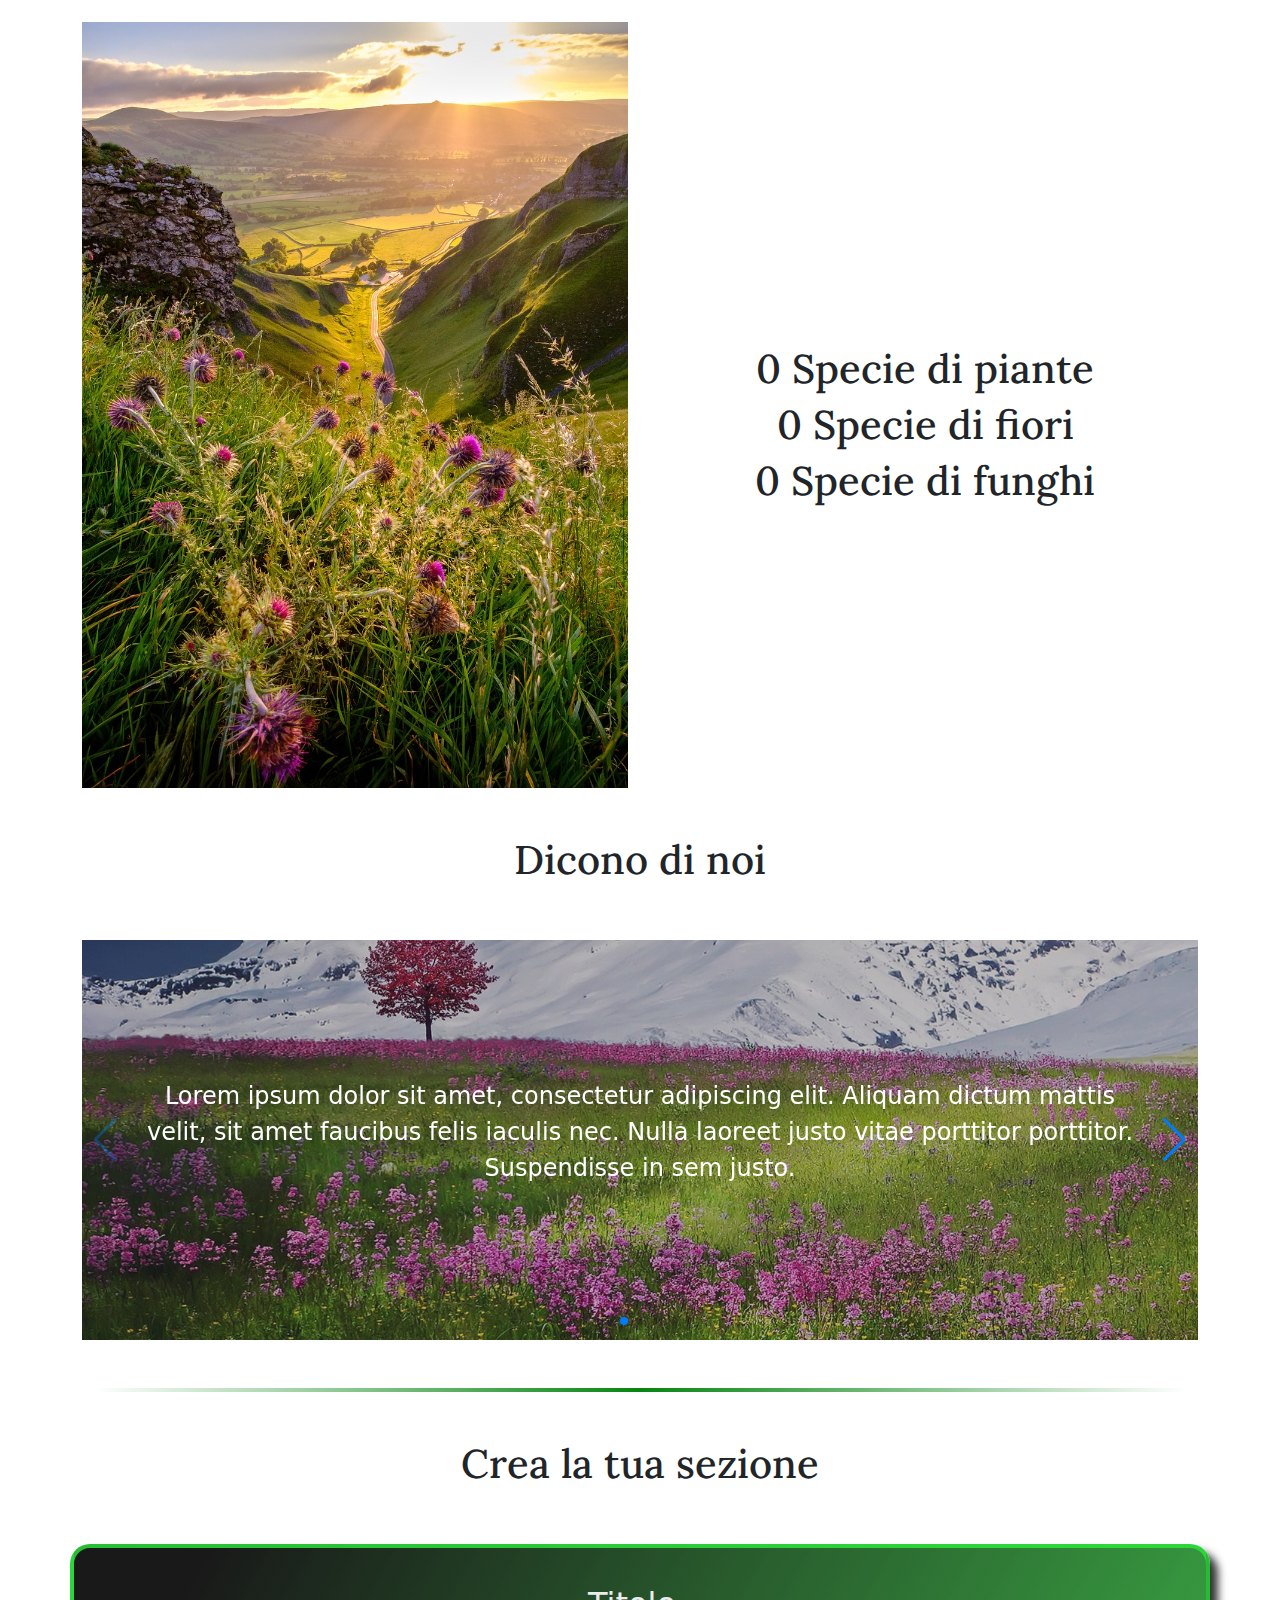
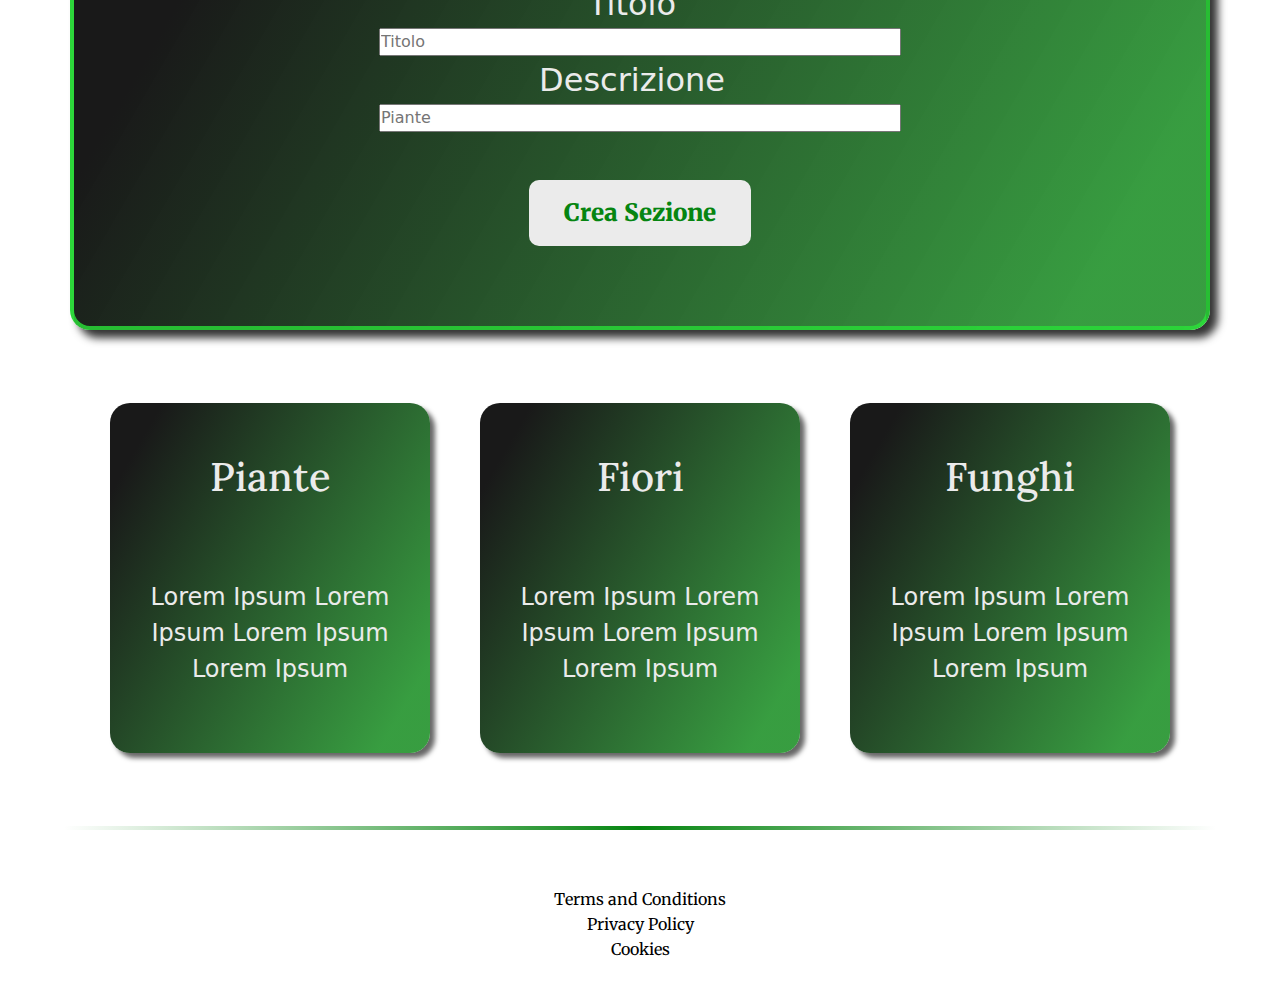
==== commit 67849c6e: "aggiunto linea come separatore, aggiunto footer, messo a posto la homepage e cambiato colore alla si" ====
--- a/index.html
+++ b/index.html
@@ -23,6 +23,7 @@
 </head>
 
 <body>
+    <!-- INIZIO SIDEBAR -->
     <nav>
         <div class="logo-container">
             <a href="index.html"><img id="logo" src="./Media/logo.png" alt=""></a>
@@ -37,9 +38,10 @@
             <i class="fa-solid fa-greater-than"></i>
         </div>
     </nav>
-
-
-    <!-- Header -->
+    <!-- FINE SIDEBAR -->
+
+
+    <!-- HEADER -->
     <header class="main-container container-fluid p-0">
         <div class="headered row d-flex justify-content-center align-itmes-center">
             <div class="col-12 d-flex justify-content-center align-items-center">
@@ -56,138 +58,162 @@
             </div>
         </div>
     </header>
-
-    <!-- Story -->
-    <div class="container my-5">
-        <div class="row justify-content-center">
-            <div class="col-12 d-flex justify-content-center flex-column align-items-center">
-                <h1>La nostra storia</h1>
-                <p>Lorem ipsum dolor sit amet consectetur adipisicing elit. Quae sed dolore iure,
-                     quo commodi esse voluptate doloremque minima eveniet praesentium, 
-                     distinctio quia quis sint perferendis voluptates modi error ipsa. Laudantium.
-                     Lorem ipsum dolor sit amet consectetur adipisicing elit. Quae sed dolore iure,
-                     quo commodi esse voluptate doloremque minima eveniet praesentium, 
-                     distinctio quia quis sint perferendis voluptates modi error ipsa. Laudantium.
-                     Lorem ipsum dolor sit amet consectetur adipisicing elit. Quae sed dolore iure,
-                     quo commodi esse voluptate doloremque minima eveniet praesentium, 
-                     distinctio quia quis sint perferendis voluptates modi error ipsa. Laudantium.
-
-                     Lorem ipsum dolor sit amet consectetur adipisicing elit. Quae sed dolore iure,
-                     quo commodi esse voluptate doloremque minima eveniet praesentium, 
-                     distinctio quia quis sint perferendis voluptates modi error ipsa. Laudantium.
-                    Lorem ipsum dolor sit amet consectetur adipisicing elit. Quae sed dolore iure,
-                     quo commodi esse voluptate doloremque minima eveniet praesentium, 
-                     distinctio quia quis sint perferendis voluptates modi error ipsa. Laudantium.</p>
-            </div>
-        </div>
-    </div>
-
-    <!-- Sezione Counter -->
-    <div class="container">
-        <div class="row">
-            <div class="col-12 text-center my-5">
-                <h1>Qualche dato in piu'</h1>
-            </div>
-            <div class="col-12 col-md-6">
-                <img class="img-fluid" src="./Media/landscape8.jpg" alt="landscape8">
-            </div>
-            <div class="col-12 col-md-6 d-flex flex-column justify-content-center align-items-center text-start mt-5">
-                <h1><span id="firstNumber">0</span> Specie di piante</h1>
-                <h1><span id="SecondNumber">0</span> Specie di fiori</h1>
-                <h1><span id="thirdNumber">0</span> Specie di funghi</h1>
-                
-            </div>
-        </div>
-    </div>
-    
-    <!-- Sezione Swiper -->
-    <div class="container">
-        <div class="row">
-            <div class="col-12 d-flex flex-column justify-content-center align-items-center text-start mt-5">
-                <h1>Dicono di noi</h1>
-                
-                
-                
-                <div class="swiper mb-5">
-                    <div class="parallax-bg" data-swiper-parallax="-23%"></div>
-                    <div class="swiper-wrapper">
-                        <div class="swiper-slide slide d-flex justify-content-center align-items-center">
-                            <div class="text" data-swiper-parallax="-100">
-                                <p>
-                                    Lorem ipsum dolor sit amet, consectetur adipiscing elit. Aliquam
-                                    dictum mattis velit, sit amet faucibus felis iaculis nec. Nulla
-                                    laoreet justo vitae porttitor porttitor. Suspendisse in sem justo.
-                                    
-                                </p>
+    <!-- FINE HEADER -->
+
+    <!-- INIZIO STORY -->
+    <main>
+        <div class="container my-5">
+            <div class="row justify-content-center">
+                <div class="col-12 d-flex justify-content-center flex-column align-items-center">
+                    <h1>La nostra storia</h1>
+                    <p>Lorem ipsum dolor sit amet consectetur adipisicing elit. Quae sed dolore iure,
+                        quo commodi esse voluptate doloremque minima eveniet praesentium,
+                        distinctio quia quis sint perferendis voluptates modi error ipsa. Laudantium.
+                        Lorem ipsum dolor sit amet consectetur adipisicing elit. Quae sed dolore iure,
+                        quo commodi esse voluptate doloremque minima eveniet praesentium,
+                        distinctio quia quis sint perferendis voluptates modi error ipsa. Laudantium.
+                        Lorem ipsum dolor sit amet consectetur adipisicing elit. Quae sed dolore iure,
+                        quo commodi esse voluptate doloremque minima eveniet praesentium,
+                        distinctio quia quis sint perferendis voluptates modi error ipsa. Laudantium.</p>
+                </div>
+            </div>
+        </div>
+        <!-- FINE STORY -->
+        <div class="linea"></div>
+        <!-- INIZIO Sezione Counter -->
+        <div class="container">
+            <div class="row">
+                <div class="col-12 text-center my-5">
+                    <h1>Qualche dato in piu'</h1>
+                </div>
+                <div class="col-12 col-md-6">
+                    <img class="img-fluid" src="./Media/landscape8.jpg" alt="landscape8">
+                </div>
+                <div
+                    class="col-12 col-md-6 d-flex flex-column justify-content-center align-items-center text-start mt-5">
+                    <h1><span id="firstNumber">0</span> Specie di piante</h1>
+                    <h1><span id="SecondNumber">0</span> Specie di fiori</h1>
+                    <h1><span id="thirdNumber">0</span> Specie di funghi</h1>
+
+                </div>
+            </div>
+        </div>
+        <!-- FINE SEZIONE COUNTER -->
+
+        <!-- INIZIO SEZIONE SWIPER -->
+        <div class="container">
+            <div class="row">
+                <div class="col-12 d-flex flex-column justify-content-center align-items-center text-start mt-5">
+                    <h1>Dicono di noi</h1>
+
+
+
+                    <div class="swiper my-5">
+                        <div class="parallax-bg" data-swiper-parallax="-23%"></div>
+                        <div class="swiper-wrapper">
+                            <div class="swiper-slide slide d-flex justify-content-center align-items-center">
+                                <div class="text" data-swiper-parallax="-100">
+                                    <p>
+                                        Lorem ipsum dolor sit amet, consectetur adipiscing elit. Aliquam
+                                        dictum mattis velit, sit amet faucibus felis iaculis nec. Nulla
+                                        laoreet justo vitae porttitor porttitor. Suspendisse in sem justo.
+
+                                    </p>
+                                </div>
+                            </div>
+                            <div class="swiper-slide d-flex justify-content-center align-items-center">
+                                <div class="text" data-swiper-parallax="-100">
+                                    <p>
+                                        Lorem ipsum dolor sit amet, consectetur adipiscing elit. Aliquam
+                                        dictum mattis velit, sit amet faucibus felis iaculis nec. Nulla
+                                    </p>
+                                </div>
+                            </div>
+                            <div class="swiper-slide slide d-flex justify-content-center align-items-center">
+                                <div class="text" data-swiper-parallax="-100">
+                                    <p>
+                                        Lorem ipsum dolor sit amet, consectetur adipiscing elit.
+                                    </p>
+                                </div>
                             </div>
                         </div>
-                        <div class="swiper-slide d-flex justify-content-center align-items-center">
-                            <div class="text" data-swiper-parallax="-100">
-                                <p>
-                                    Lorem ipsum dolor sit amet, consectetur adipiscing elit. Aliquam
-                                    dictum mattis velit, sit amet faucibus felis iaculis nec. Nulla
-                                </p>
-                            </div>
-                        </div>
-                        <div class="swiper-slide slide d-flex justify-content-center align-items-center">
-                            <div class="text" data-swiper-parallax="-100">
-                                <p>
-                                    Lorem ipsum dolor sit amet, consectetur adipiscing elit.
-                                </p>
-                            </div>
-                        </div>
+                        <div class="swiper-button-next"></div>
+                        <div class="swiper-button-prev"></div>
+                        <div class="swiper-pagination"></div>
                     </div>
-                    <div class="swiper-button-next"></div>
-                    <div class="swiper-button-prev"></div>
-                    <div class="swiper-pagination"></div>
-                </div>
-            </div>
-        </div>
-    </div>
-
-    <!-- Sezione per creare la propria sezione -->
-    <div class="container my-5">
+                </div>
+            </div>
+        </div>
+        <!-- FINE SEZIONE SWIPER -->
+        <div class="linea"></div>
+        <!-- INIZIO SEZIONE PER CREARE LE SEZIONI -->
+        <div class="container my-5">
+            <div class="row">
+                <div class="col-12 d-flex justify-content-center">
+                    <h1>Crea la tua sezione</h1>
+                </div>
+            </div>
+        </div>
+
+        <div class="container my-5">
+            <div class="row justify-content-center container-custom">
+                <div class="col-12 d-flex justify-content-center  align-items-center flex-column">
+                    <label for="inputTitle" class="me-3 fs-2">Titolo</label>
+                    <input type="text" id="inputTitle" class="w-50" placeholder="Titolo">
+                </div>
+                <div class="col-12 d-flex justify-content-center  align-items-center flex-column">
+                    <label for="inputDescription" class="me-3 fs-2">Descrizione</label>
+                    <input type="text" id="inputDescription" class="w-50" placeholder="Piante">
+                </div>
+                <div class="col-12 d-flex justify-content-center my-5  align-items-center">
+                    <button id="btnCreaSezione" type="button">Crea Sezione</button>
+                </div>
+            </div>
+        </div>
+        <!-- FINE SEZIONE PER CREARE LE SEZIONI -->
+        <!-- CONTENITORE DELLE SEZIONI CREATE -->
+        <div class="container mb-5">
+            <div class="row">
+                <div id="section-container" class="col-12 d-flex justify-content-center align-items-center flex-wrap ">
+                </div>
+            </div>
+        </div>
+
+    </main>
+    <div class="linea"></div>
+    <!-- footer -->
+    <footer class="container my-3">
         <div class="row">
-            <div class="col-12 d-flex justify-content-center">
-                <h1>Crea la tua sezione</h1>
-            </div>
-        </div>
-    </div>
-
-    <div class="container">
-        <div class="row justify-content-center container-custom">
-            <div class="col-12 col-md-6 d-flex justify-content-center  align-items-center">
-                <label for="inputTitle" class="me-3 fs-2">Titolo</label>
-                <input type="text" id="inputTitle" placeholder="Titolo">
-            </div>
-            <div class="col-12 col-md-6 d-flex justify-content-center  align-items-center">
-                <label for="inputDescription" class="me-3 fs-2">Descrizione</label>
-                <input type="text" id="inputDescription" placeholder="Piante">
-            </div>
-            <div class="col-12 d-flex justify-content-center my-5  align-items-center">
-                <button id="btnCreaSezione" type="button">Crea Sezione</button>
-            </div>
-        </div>
-    </div>
-
-    <div class="container">
-        <div class="row">
-            <div id="section-container" class="col-12 d-flex justify-content-center flex-wrap">
-            </div>
-        </div>
-    </div>
-    
-    
-
-    
-    
-    
+            <div class="col-12">
+                <div class="d-flex justify-content-center text-center">
+                    <ul class="d-flex justify-content-center align-items-center">
+                        <li><a href="#"><i class="fa-brands fa-facebook text-black"></i></a></li>
+                        <li><a href="#"><i class="fa-brands fa-square-instagram text-black mx-5"></i></a></li>
+                        <li><a href="#"><i class="fa-brands fa-square-x-twitter text-black"></i></a></li>
+                    </ul>
+                </div>
+                <div>
+                    <ul class="d-flex justify-content-center align-items-center flex-column">
+                        <li><a href="#">Terms and Conditions</a></li>
+                        <li><a href="#">Privacy Policy</a></li>
+                        <li><a href="#">Cookies</a></li>
+                    </ul>
+
+                </div>
+            </div>
+        </div>
+        </div>
+    </footer>
+    <!-- FINE FOOTER -->
+
+
+
     <!-- =================================================== -->
     <!-- FONTAWESOME -->
     <script src="https://kit.fontawesome.com/b5285a1dd0.js" crossorigin="anonymous"></script> <!-- MAIN JS -->
     <!-- BS5 JS -->
     <script src="https://cdn.jsdelivr.net/npm/bootstrap@5.3.3/dist/js/bootstrap.bundle.min.js"
-    integrity="sha384-YvpcrYf0tY3lHB60NNkmXc5s9fDVZLESaAA55NDzOxhy9GkcIdslK1eN7N6jIeHz"
+        integrity="sha384-YvpcrYf0tY3lHB60NNkmXc5s9fDVZLESaAA55NDzOxhy9GkcIdslK1eN7N6jIeHz"
         crossorigin="anonymous"></script>
     <!-- SWIPER JS -->
     <script src="https://cdn.jsdelivr.net/npm/swiper@11/swiper-bundle.min.js"></script>
--- a/style.css
+++ b/style.css
@@ -16,6 +16,11 @@
 
 h1{
     font-family: "Lora", serif;
+}
+
+p{
+    font-size: 24px;
+    text-align: center;
 }
 
 a, button{
@@ -29,14 +34,14 @@
     align-items: center;
     height: 100%;
     width: 9.3rem;
-    background-color: rgb(6, 133, 17);
+    background-color: rgb(43, 117, 49);
     position: relative;
     left: 0rem;
     transition: 0.6s;
     position: fixed;
     box-shadow: 5px 0px 10px rgba(0, 0, 0, 0.7);
     z-index: 9999;
-
+        
 
 }
 
@@ -45,19 +50,19 @@
     height: 10rem;
 }
 
-ul{
+nav ul{
     margin-top: 30px;
     display: flex;
     flex-direction: column;
     align-items: center;
-    gap: 5rem;
-}
-ul li{
+    gap: 2.5rem;
+}
+nav ul li{
     list-style: none;
     font-size: 1.2rem;
 }
 
-ul li a{
+nav ul li a{
     text-decoration: none;
     color: rgb(235, 235, 235);
     
@@ -68,8 +73,8 @@
     content: "";
     width: 50px;
     height: 50px;
-    background-color: rgb(6, 133, 17);
-    right: -25px;
+    background-color: rgb(43, 117, 49);
+    right: -40px;
     top: 10%;
     border-radius: 50%;
     color: rgb(235, 235, 235);
@@ -78,7 +83,7 @@
     align-items: center;
     cursor: pointer;
     text-decoration: none;
-    box-shadow: 12px 0px 6px  rgba(0, 0, 0, 0.7);
+    box-shadow: 6px 0px 6px  rgba(0, 0, 0, 0.7);
 
 }
 
@@ -91,7 +96,7 @@
 
 
 .hiddenMenu{
-    left: -9rem;
+    left: -9.3rem;
 }
 
 .effectLink{
@@ -122,17 +127,20 @@
 
 /* h1 nella header */
 header h1{
-    background: linear-gradient(160deg, rgb(255,255,255, 0.7), rgba(0, 0, 0, 0.4), rgb(255,255,255, 0.7));
+    /* background: linear-gradient(160deg, rgb(255,255,255, 0.7), rgba(0, 0, 0, 0.4), rgb(255,255,255, 0.7)); */
     padding: 40px 100px;
     font-size: 60px;
     color: rgb(235, 235, 235);
     border-radius: 20px;
-    box-shadow: 0px 0px 10px 4px  rgba(0, 0, 0, 0.5);
-}
-
-header h1:hover{
+    /* box-shadow: 0px 0px 10px 4px  rgba(0, 0, 0, 0.5); */
+    text-shadow: 8px 0px 3px rgba(0, 0, 0, 0.8);
+    text-decoration-line: underline;
+    text-align: center;
+}
+
+/* header h1:hover{
     background: linear-gradient(90deg, rgb(255,255,255, 0.7), rgba(0, 0, 0, 0.4), rgb(255,255,255, 0.7));
-}
+} */
 
 
 
@@ -255,6 +263,23 @@
 
 
 /* STILE PER LE SEZIONI */
+
+.creaSezione0{
+    display: flex;
+    justify-content: space-around;
+    align-items: center;
+    flex-direction: column;
+    word-wrap: break-word;
+    background: linear-gradient(120deg, rgba(0,0,0, 0.9) 10%, rgba(6, 133, 17, 0.8) 90%);
+    margin: 25px;
+    padding: 15px;
+    color: rgb(235, 235, 235);
+    width: 20rem;
+    height: 350px;
+    box-shadow: 5px 5px 5px rgba(0, 0, 0, 0.6);
+    border-radius: 20px;
+
+}
 
 .creaSezione{
     display: flex;
@@ -267,10 +292,16 @@
     padding: 15px;
     color: rgb(235, 235, 235);
     width: 20rem;
-    height: 300px;
+    height: 600px;
     box-shadow: 5px 5px 5px rgba(0, 0, 0, 0.6);
     border-radius: 20px;
     text-align: center;
+}
+
+.creaSezione img{
+    width: 18rem;
+    height: 200px;
+    border-radius: 20px;
 }
 
 /* container input style */
@@ -311,7 +342,7 @@
 /*  SWIPER */
 
 .swiper {
-    width: 80%;
+    width: 100%;
     height: 400px;
     background: #000;
     overflow-x: hidden ;
@@ -344,3 +375,34 @@
     overflow-x: hidden ;
 
   }
+
+
+  /* main */
+  main{
+    width: 95%;
+    margin: 0 auto;
+  }
+
+.linea{
+    width: 90%;
+    height: 4px;
+    margin:  0 auto;
+    background: linear-gradient(to right, transparent, var(--main-color), transparent);
+    border: none;
+    margin-bottom: 10px;
+}
+
+  /* footer */
+
+  footer{
+    width: 90%;
+  }
+  footer ul {
+    list-style: none;
+    text-align: center;
+    padding: 0;
+  }
+  footer ul li a {
+    text-decoration: none;
+    color: black;
+  }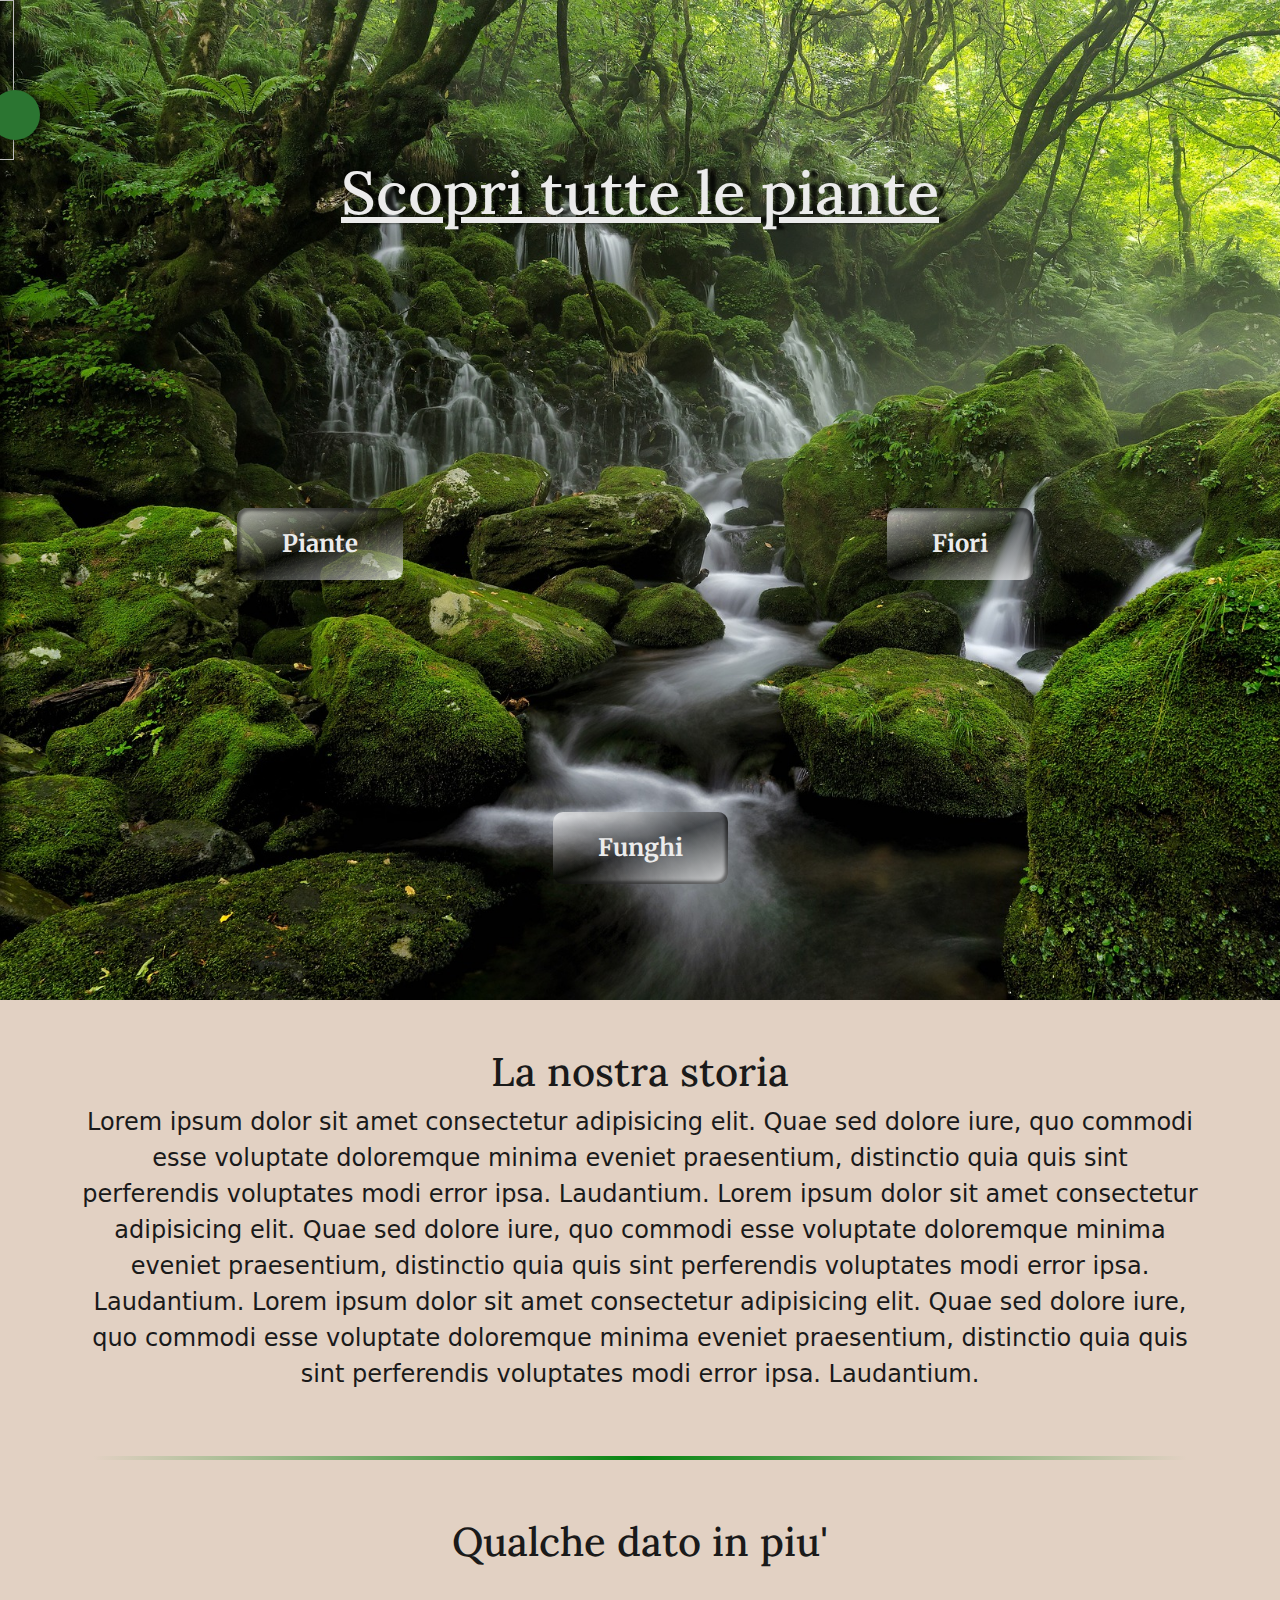
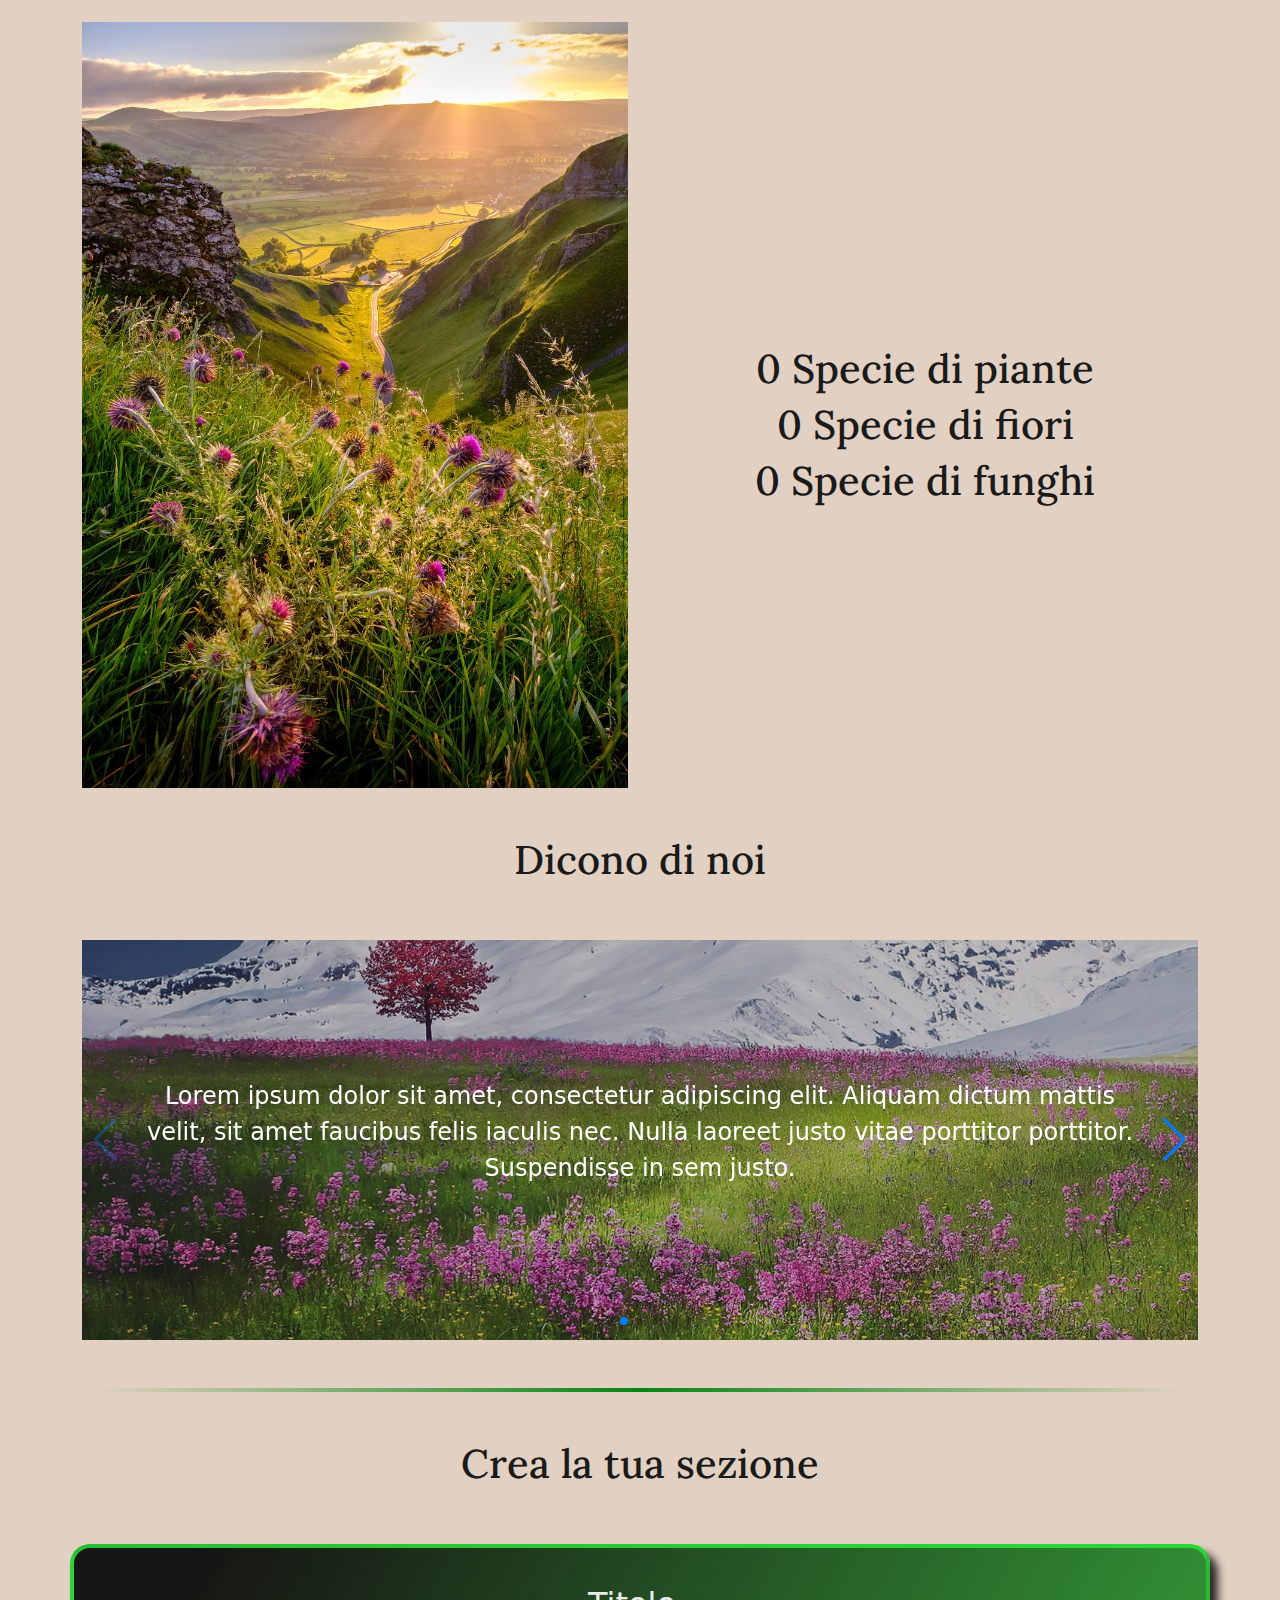
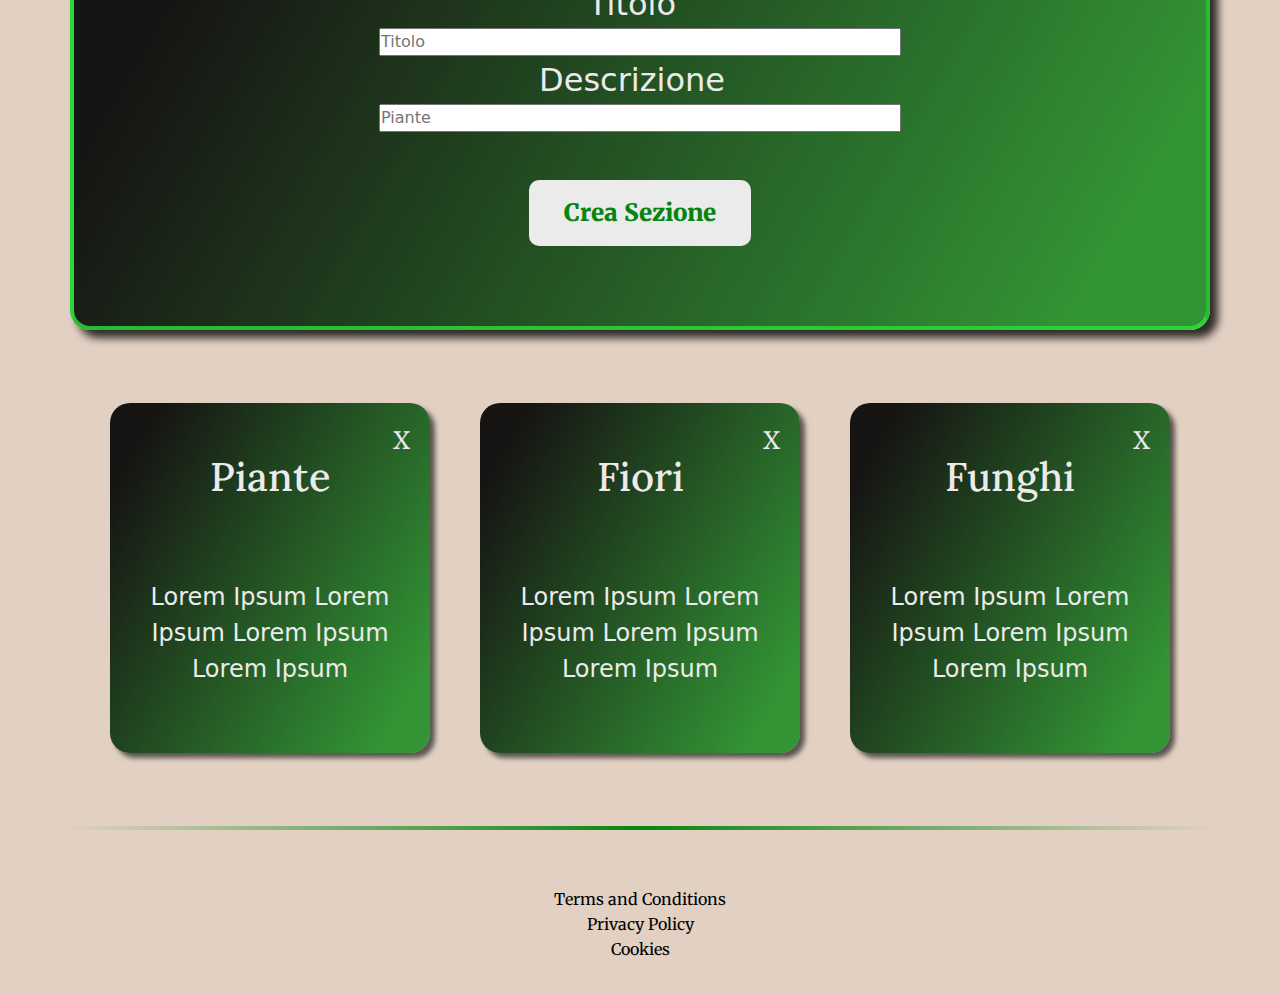
==== commit dc07c238: "inserito pagina shop con corrispettivo foglio js, aggiunyo l opzione elimina su ogni sezione nell in" ====
--- a/index.html
+++ b/index.html
@@ -22,7 +22,7 @@
     <title>Gardening</title>
 </head>
 
-<body>
+<body class="light-mode">
     <!-- INIZIO SIDEBAR -->
     <nav>
         <div class="logo-container">
@@ -33,6 +33,8 @@
             <li><a href="./piante.html">Piante</a></li>
             <li><a href="./fiori.html">Fiori</a></li>
             <li><a href="./funghi.html">Funghi</a></li>
+            <li><a href="./shop.html">Shop</a></li>
+            <li id="btnDarkMode"><i class="fa-regular fa-sun"></i></li>
         </ul>
         <div class="btnToggleMenu">
             <i class="fa-solid fa-greater-than"></i>
@@ -81,7 +83,7 @@
         <!-- FINE STORY -->
         <div class="linea"></div>
         <!-- INIZIO Sezione Counter -->
-        <div class="container">
+        <div class="container bg-custom">
             <div class="row">
                 <div class="col-12 text-center my-5">
                     <h1>Qualche dato in piu'</h1>
@@ -171,6 +173,7 @@
             </div>
         </div>
         <!-- FINE SEZIONE PER CREARE LE SEZIONI -->
+
         <!-- CONTENITORE DELLE SEZIONI CREATE -->
         <div class="container mb-5">
             <div class="row">
@@ -180,7 +183,9 @@
         </div>
 
     </main>
+
     <div class="linea"></div>
+    
     <!-- footer -->
     <footer class="container my-3">
         <div class="row">
--- a/style.css
+++ b/style.css
@@ -8,11 +8,15 @@
     box-sizing: border-box;
 }
 
-
+.accordion-button:not(.collapsed) {
+    background-color: var(--main-color);
+
+}
 body{
     overflow-x: hidden;
-
-}
+    
+}
+
 
 h1{
     font-family: "Lora", serif;
@@ -36,7 +40,7 @@
     width: 9.3rem;
     background-color: rgb(43, 117, 49);
     position: relative;
-    left: 0rem;
+    left: -9.3rem;
     transition: 0.6s;
     position: fixed;
     box-shadow: 5px 0px 10px rgba(0, 0, 0, 0.7);
@@ -96,7 +100,7 @@
 
 
 .hiddenMenu{
-    left: -9.3rem;
+    left: 0rem;
 }
 
 .effectLink{
@@ -106,7 +110,7 @@
 
 
 .effectLink:hover{
-    text-decoration: 2px solid white underline;
+    text-decoration: 4px solid rgb(131, 79, 21) underline;
     
 
 }
@@ -264,6 +268,7 @@
 
 /* STILE PER LE SEZIONI */
 
+
 .creaSezione0{
     display: flex;
     justify-content: space-around;
@@ -298,6 +303,18 @@
     text-align: center;
 }
 
+.rimuoviSezione{
+    position: absolute;
+    top: 20px;
+    right: 20px;
+    font-size: 24px;
+    text-decoration: none;
+    color: rgb(235, 235, 235);
+    background-color: none;
+    border: none;
+    cursor: pointer;
+}
+
 .creaSezione img{
     width: 18rem;
     height: 200px;
@@ -309,7 +326,6 @@
 .input-custom{
     background-color: var(--main-color);
 }
-
 
 .container-custom{
     background: linear-gradient(120deg, rgba(0,0,0, 0.9) 10%, rgba(6, 133, 17, 0.8) 90%);
@@ -345,7 +361,6 @@
     width: 100%;
     height: 400px;
     background: #000;
-    overflow-x: hidden ;
 
 
   }
@@ -372,7 +387,6 @@
     -webkit-background-size: cover;
     background-size: cover;
     background-position: center;
-    overflow-x: hidden ;
 
   }
 
@@ -405,4 +419,17 @@
   footer ul li a {
     text-decoration: none;
     color: black;
-  }+  }
+
+
+/* DARK-MODE AND LIGHT-MODE */
+
+.light-mode{
+    background-color: rgba(214, 189, 170, 0.7);
+    color: rgb(26, 26, 26);
+}
+
+.dark-mode {
+    background-color: rgba(54, 44, 36, 0.7);
+    color: rgb(233, 233, 233);
+}
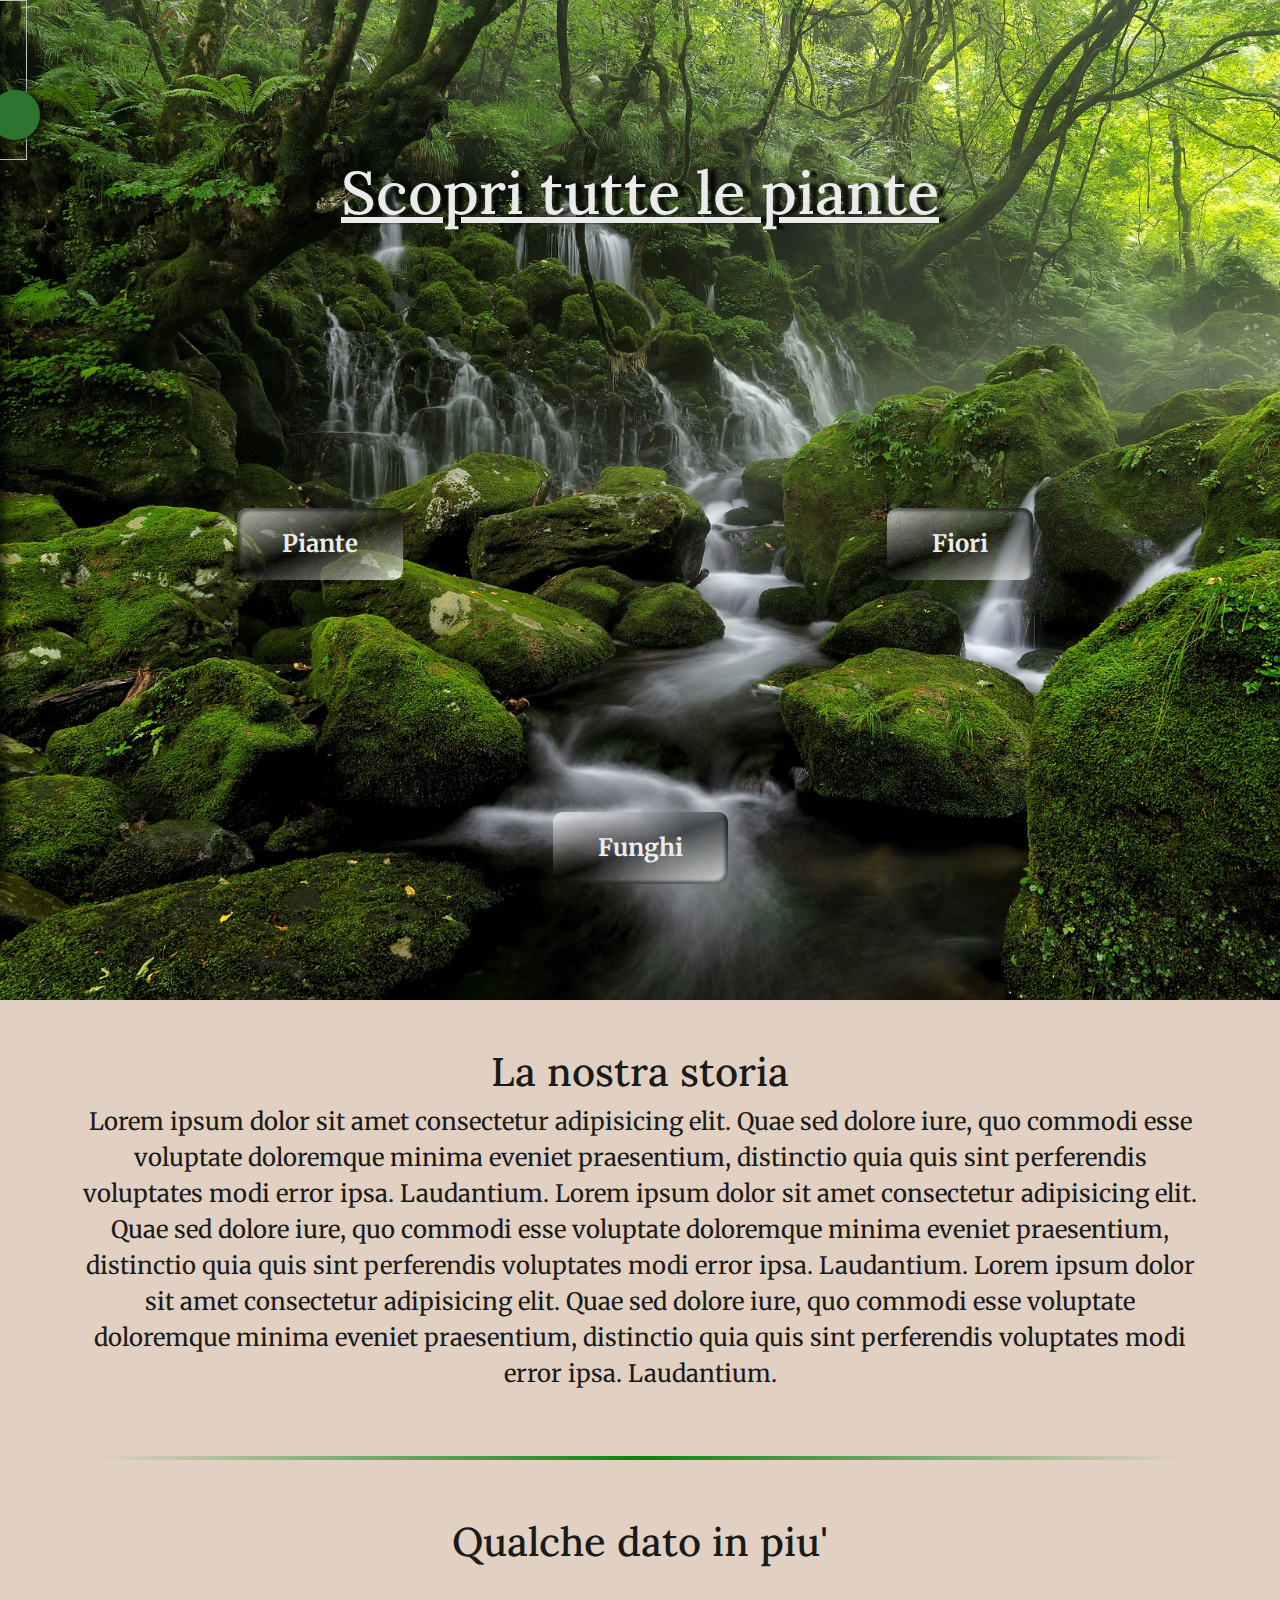
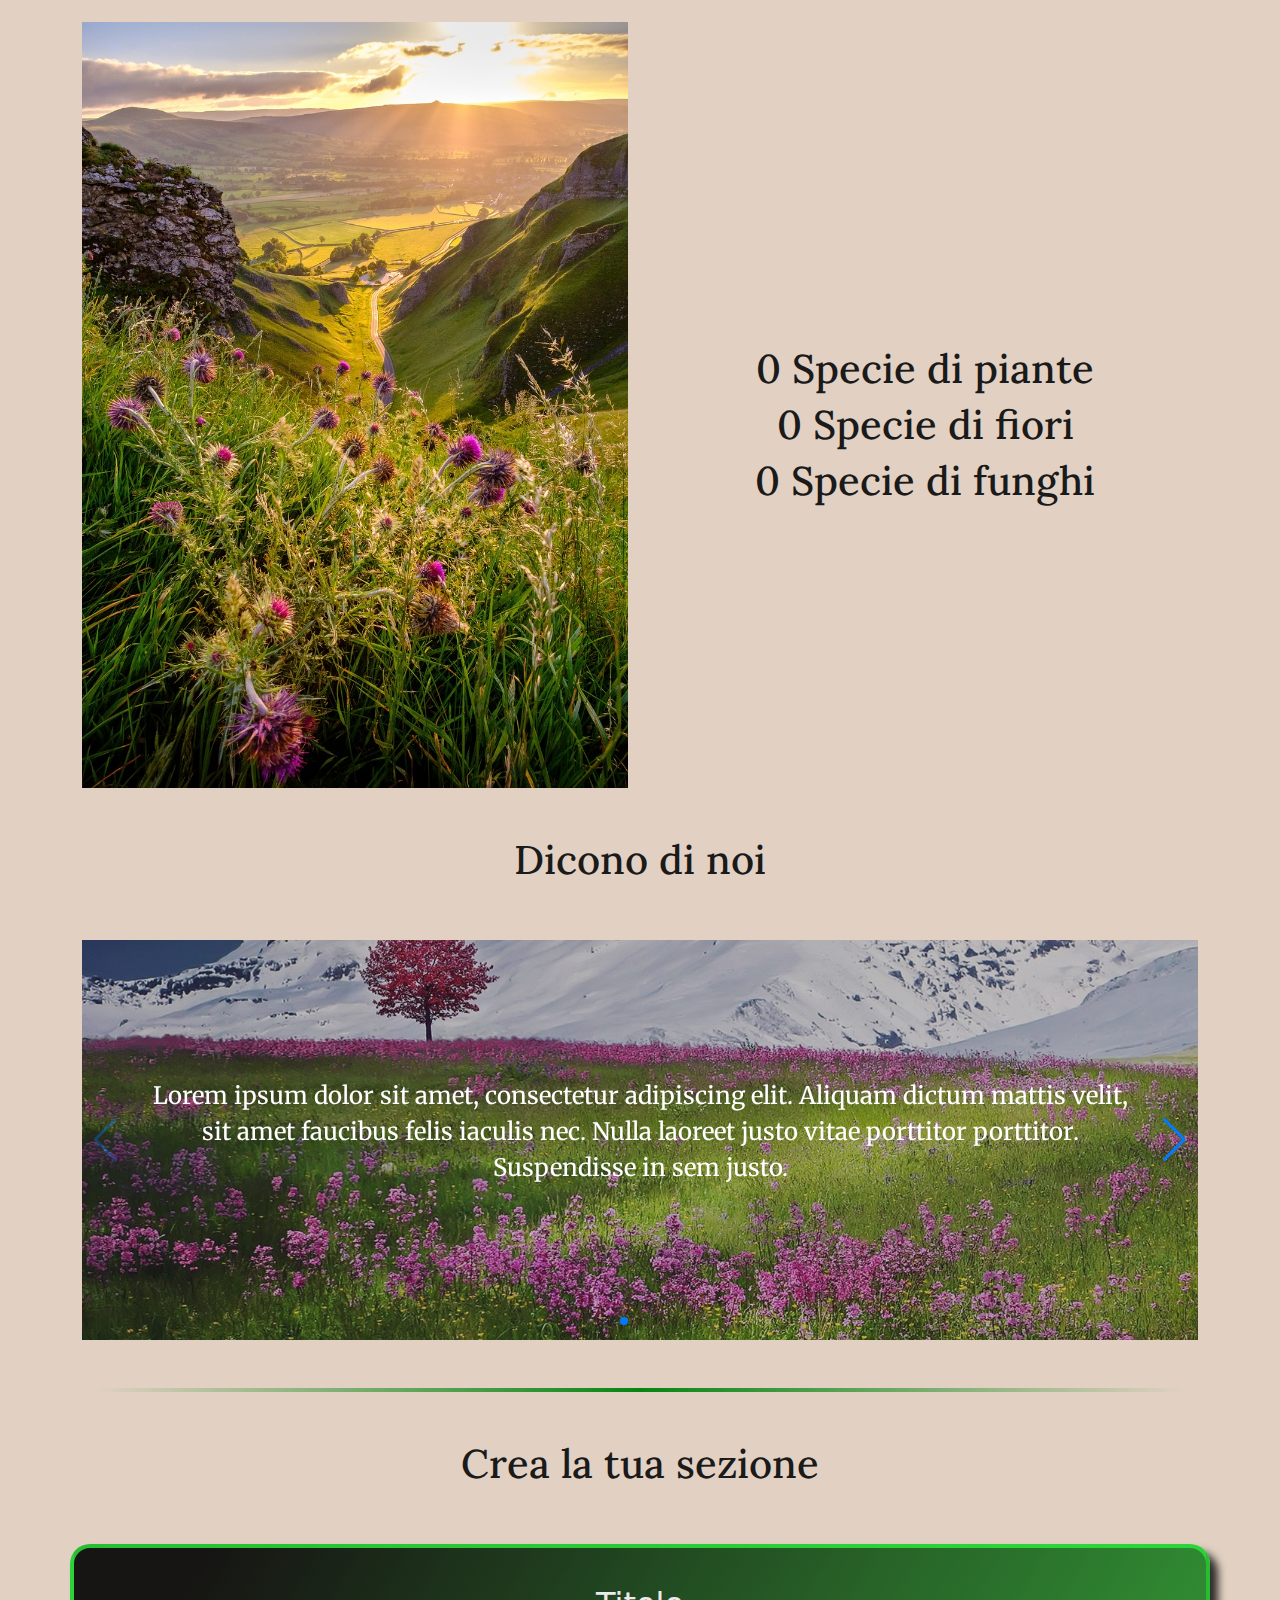
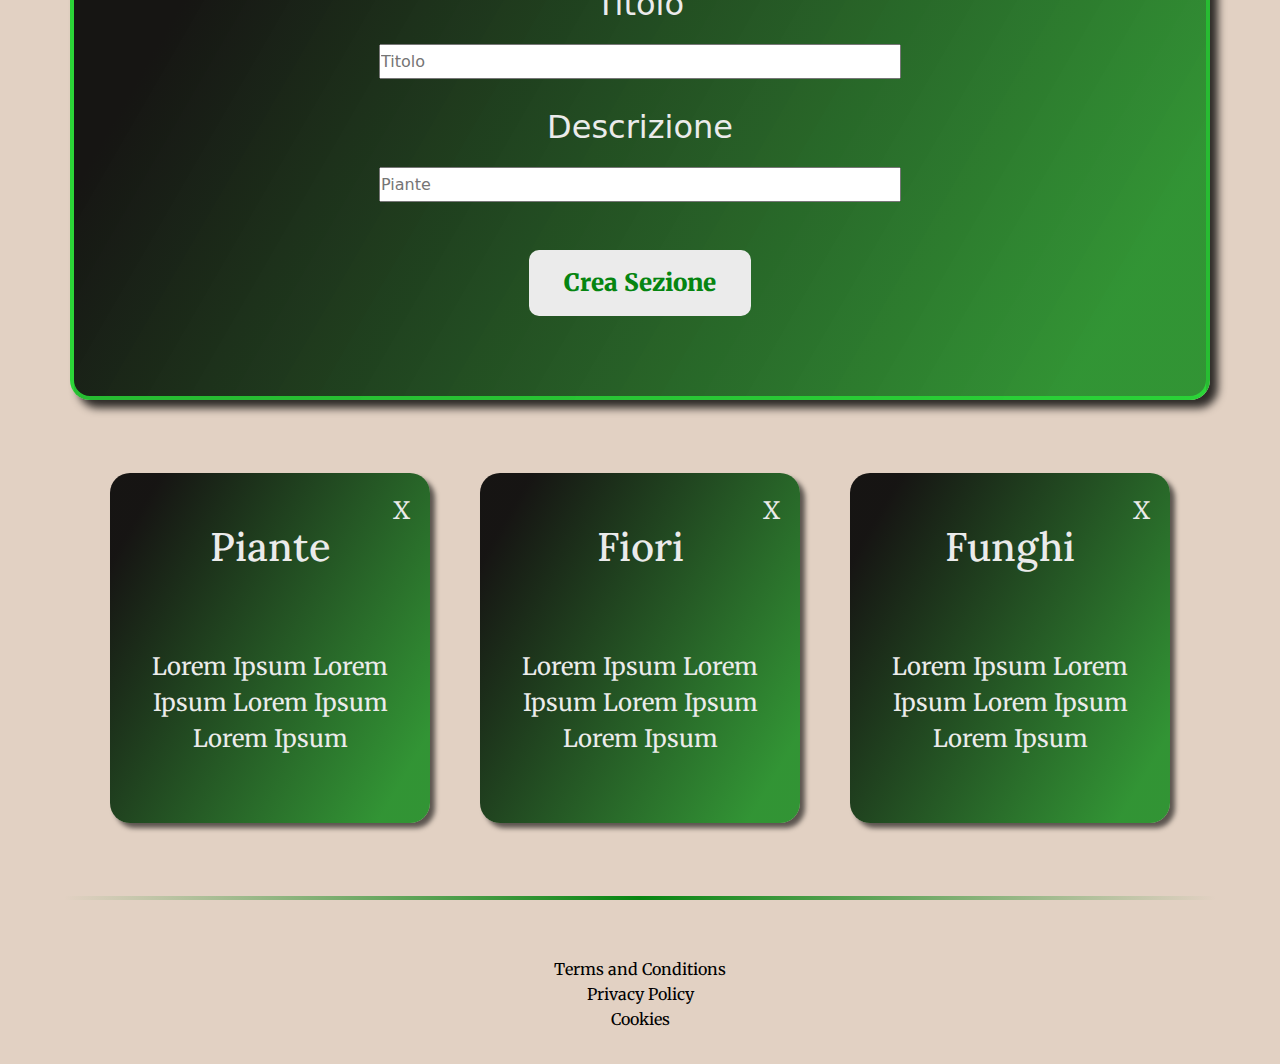
==== commit b59a4a9e: "messo a posto crea la tua sezione e fogli js" ====
--- a/index.html
+++ b/index.html
@@ -159,13 +159,13 @@
 
         <div class="container my-5">
             <div class="row justify-content-center container-custom">
-                <div class="col-12 d-flex justify-content-center  align-items-center flex-column">
-                    <label for="inputTitle" class="me-3 fs-2">Titolo</label>
-                    <input type="text" id="inputTitle" class="w-50" placeholder="Titolo">
-                </div>
-                <div class="col-12 d-flex justify-content-center  align-items-center flex-column">
-                    <label for="inputDescription" class="me-3 fs-2">Descrizione</label>
-                    <input type="text" id="inputDescription" class="w-50" placeholder="Piante">
+                <div class="col-12 d-flex  align-items-center flex-column">
+                    <label for="inputTitle" class=" fs-2">Titolo</label>
+                    <input type="text" id="inputTitle" class="w-50 mt-3" placeholder="Titolo">
+                </div>
+                <div class="col-12 d-flex justify-content-center  align-items-center flex-column mt-4">
+                    <label for="inputDescription" class=" fs-2">Descrizione</label>
+                    <input type="text" id="inputDescription" class="w-50 mt-3" placeholder="Piante">
                 </div>
                 <div class="col-12 d-flex justify-content-center my-5  align-items-center">
                     <button id="btnCreaSezione" type="button">Crea Sezione</button>
@@ -222,6 +222,7 @@
         crossorigin="anonymous"></script>
     <!-- SWIPER JS -->
     <script src="https://cdn.jsdelivr.net/npm/swiper@11/swiper-bundle.min.js"></script>
+    
     <!-- MAIN JS -->
     <script src="./main.js"></script>
 </body>
--- a/style.css
+++ b/style.css
@@ -3,33 +3,72 @@
 }
 
 *{
-    margin: 0;
+    margin: 0 auto;
     padding: 0;
     box-sizing: border-box;
+    
 }
 
 .accordion-button:not(.collapsed) {
     background-color: var(--main-color);
+    color: rgb(235, 235, 235);
+
+}
+.accordion-button{
+    font-family: "Merriweather", serif;
+    background-color: var(--main-color);
+    color: rgb(235, 235, 235);
 
 }
 body{
     overflow-x: hidden;
-    
-}
-
-
-h1{
+    text-align: center;
+
+}
+
+
+h1, h2{
     font-family: "Lora", serif;
 }
 
 p{
     font-size: 24px;
     text-align: center;
+    font-family: "Merriweather", serif;
+
 }
 
 a, button{
     font-family: "Merriweather", serif;
 }
+
+.btnAddToCart{
+    border: none;
+    border-radius: 10px;
+    padding: 10px 20px;
+
+}
+
+.btnAddToCart:hover{
+    background-color: rgb(136, 68, 15);
+    color: rgb(235, 235, 235);
+    transition: 0.3s;
+
+}
+
+
+.starAbsolute {
+    position: absolute;
+    top: 0;
+    right: -15px;
+    cursor: pointer;
+}
+
+.starAbsolute:hover{
+    animation: starColor  2s  infinite;
+
+}
+
 
 /* NAVBAR */
 nav {
@@ -41,6 +80,7 @@
     background-color: rgb(43, 117, 49);
     position: relative;
     left: -9.3rem;
+    top: 0;
     transition: 0.6s;
     position: fixed;
     box-shadow: 5px 0px 10px rgba(0, 0, 0, 0.7);
@@ -288,7 +328,7 @@
 
 .creaSezione{
     display: flex;
-    justify-content: space-around;
+    justify-content: flex-start;
     align-items: center;
     flex-direction: column;
     word-wrap: break-word;
@@ -301,6 +341,31 @@
     box-shadow: 5px 5px 5px rgba(0, 0, 0, 0.6);
     border-radius: 20px;
     text-align: center;
+    position: relative;
+}
+
+.shopArticolo{
+    display: flex;
+    justify-content: space-between;
+    align-items: center;
+    flex-direction: column;
+    word-wrap: break-word;
+    background: linear-gradient(120deg, rgba(0,0,0, 0.9) 10%, rgba(6, 133, 17, 0.8) 90%);
+    margin: 25px;
+    padding: 15px;
+    color: rgb(235, 235, 235);
+    width: 20rem;
+    height: 450px;
+    box-shadow: 5px 5px 5px rgba(0, 0, 0, 0.6);
+    border-radius: 20px;
+    text-align: center;
+    position: relative;
+}
+
+.shopArticolo img{
+    width: 18rem;
+    height: 200px;
+    border-radius: 20px;
 }
 
 .rimuoviSezione{
@@ -315,6 +380,11 @@
     cursor: pointer;
 }
 
+.rimuoviSezione:hover{
+    transform: scale(1.2);
+    transition: 0.4s ease-in-out;
+    
+}
 .creaSezione img{
     width: 18rem;
     height: 200px;
@@ -334,6 +404,11 @@
     border-radius: 20px;
     box-shadow: 8px 8px 8px rgba(0, 0, 0, 0.8);
     padding: 2rem;
+    text-align: center;
+}
+
+input[type="text"]{
+    height: 35px;
 }
 
 /* btn per creare sezioni */
@@ -433,3 +508,37 @@
     background-color: rgba(54, 44, 36, 0.7);
     color: rgb(233, 233, 233);
 }
+
+
+/* ANIMATION */
+@keyframes starColor {
+
+    0% {
+        color: rgb(235, 235, 235);
+        transform: scale(1);
+    }
+    
+    25% {
+        color: rgb(255, 235, 51);
+        transform: scale(1.3);
+
+    }
+    
+    50% {
+        color: rgb(235, 235, 235);
+        transform: scale(1.2);
+
+    }
+    
+    75% {
+        color: rgb(255, 235, 51);
+        transform: scale(1.4);
+
+    }
+    
+    100% {
+        color: rgb(235, 235, 235);
+        transform: scale(1);
+
+    }
+}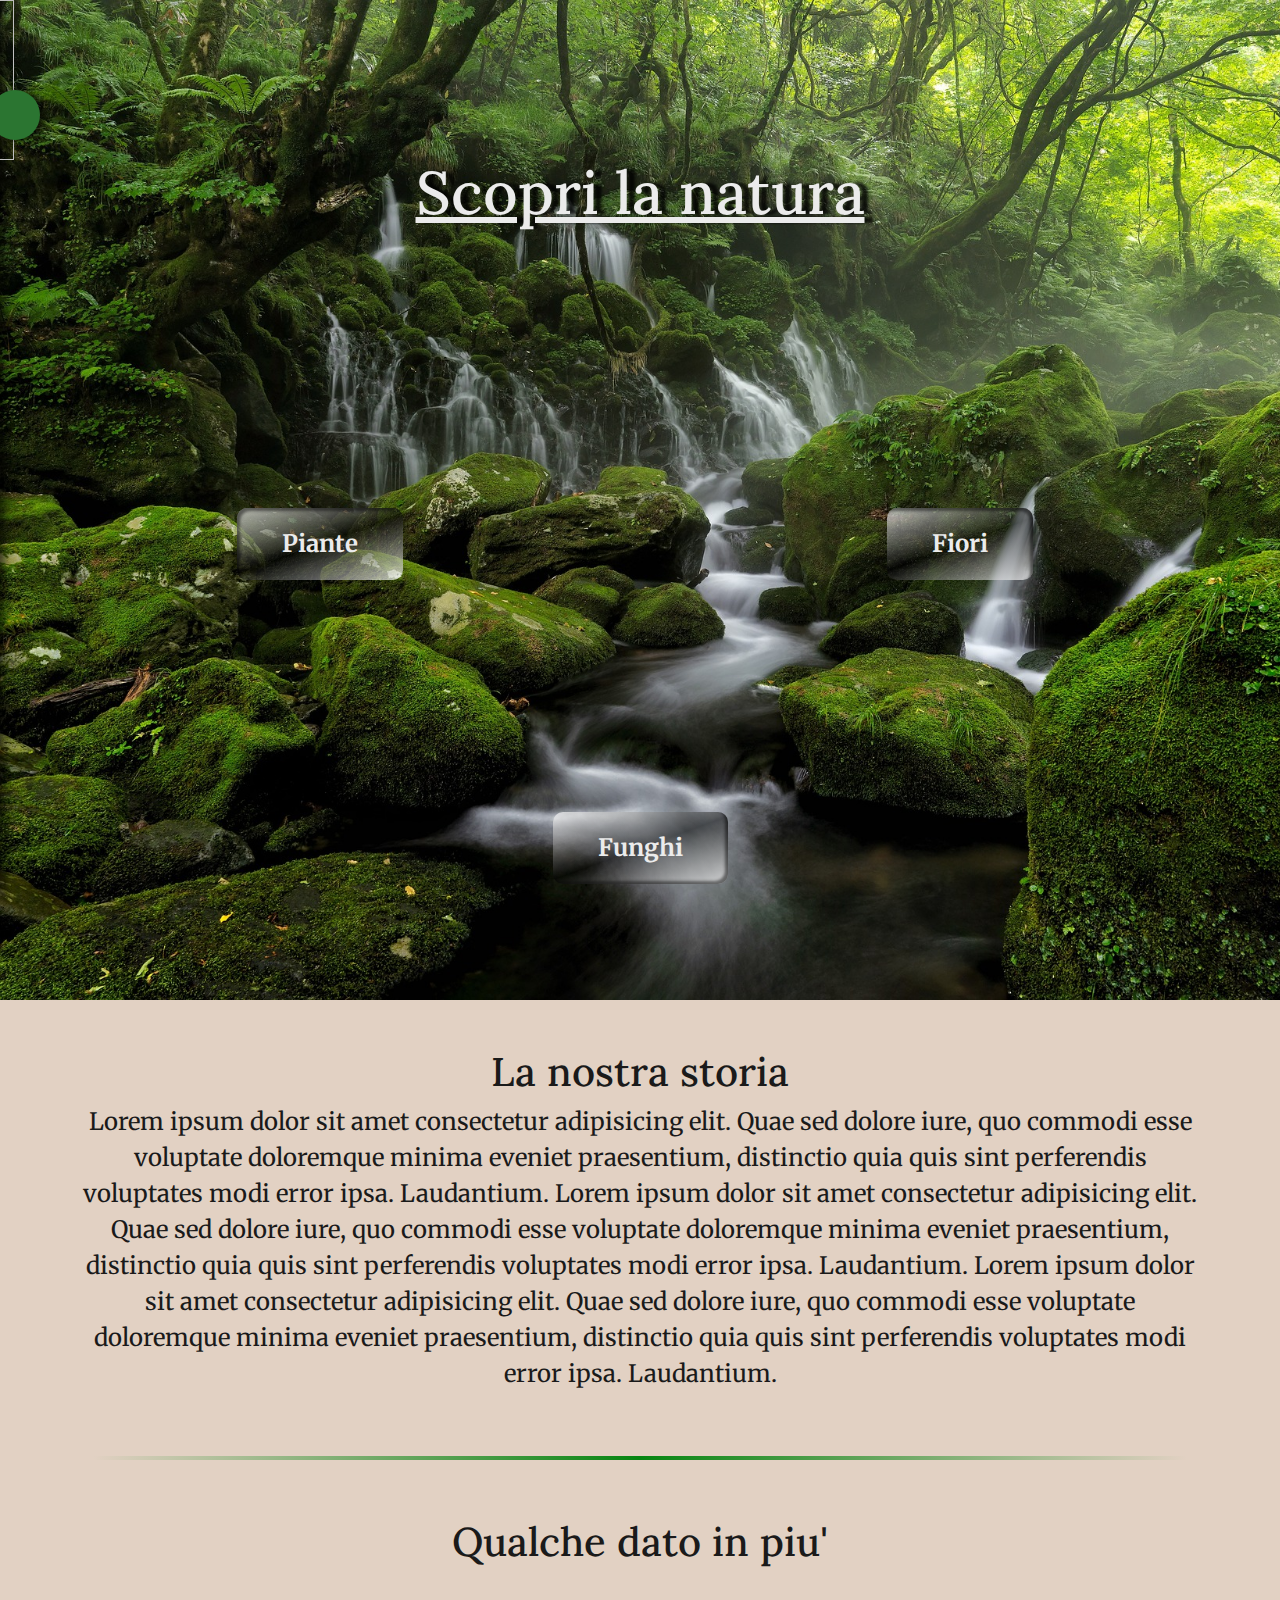
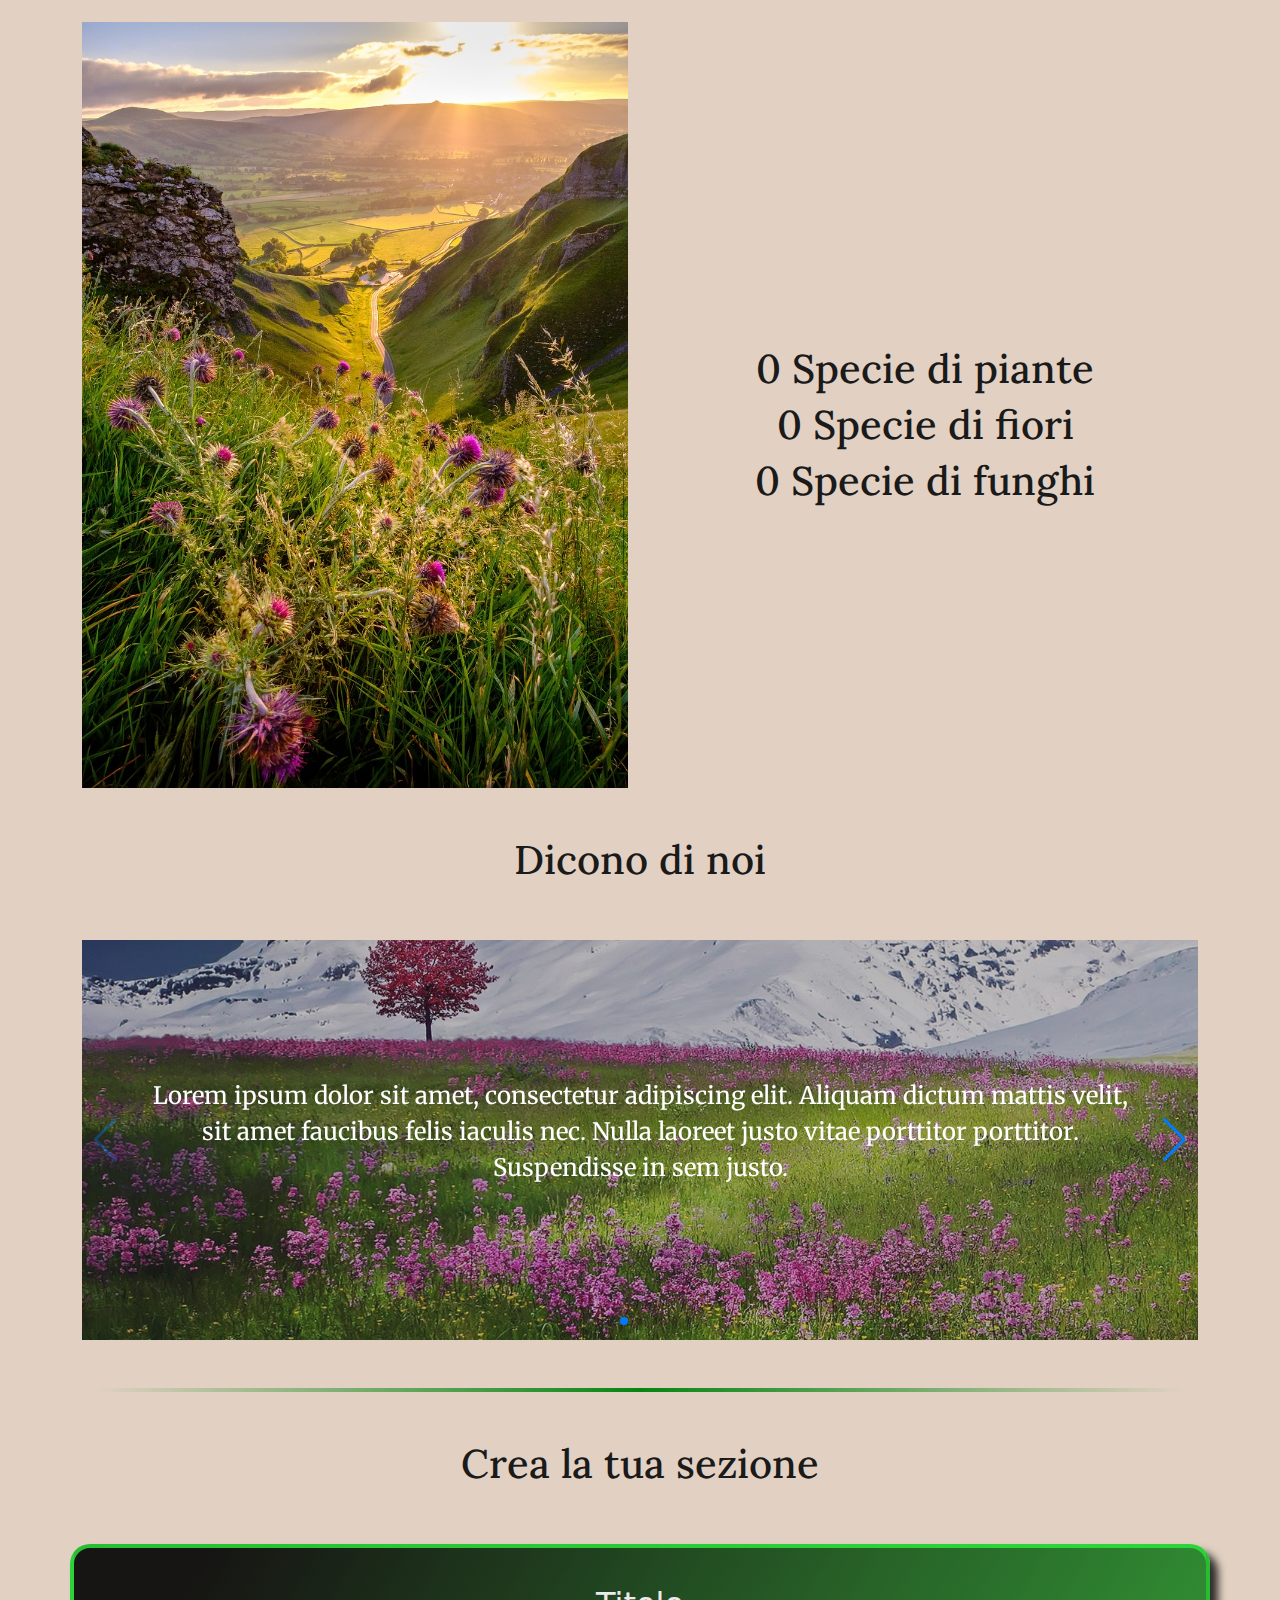
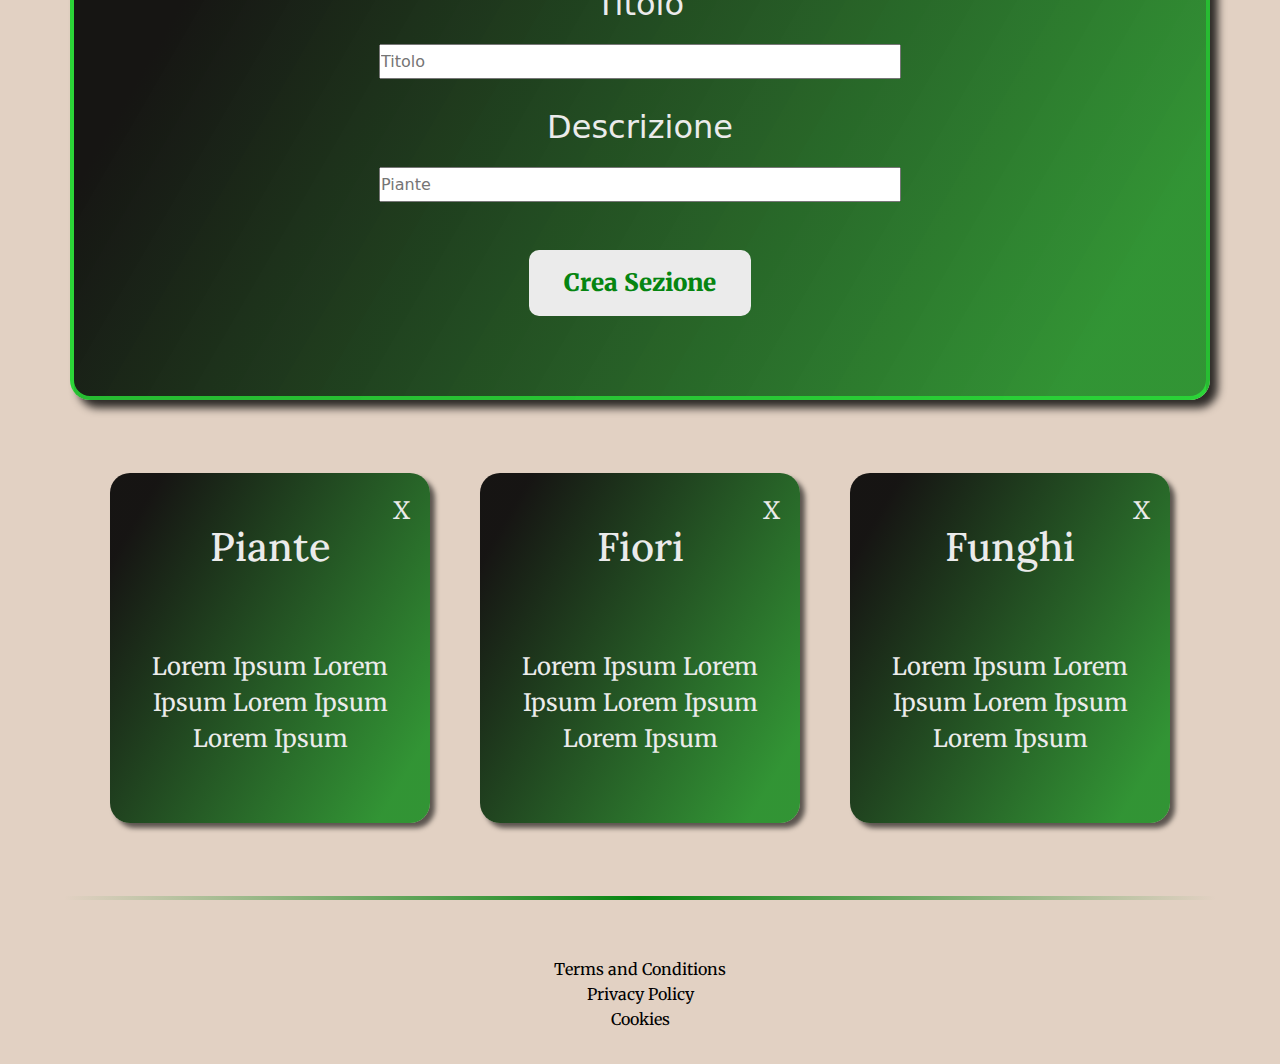
==== commit 2e905c1c: "cambiato titolo e centrato il logo della sidebar" ====
--- a/index.html
+++ b/index.html
@@ -47,7 +47,7 @@
     <header class="main-container container-fluid p-0">
         <div class="headered row d-flex justify-content-center align-itmes-center">
             <div class="col-12 d-flex justify-content-center align-items-center">
-                <h1>Scopri tutte le piante</h1>
+                <h1>Scopri la natura</h1>
             </div>
             <div class="col-12 col-md-6 d-flex justify-content-center align-items-center">
                 <a id="btnPiante" href="./piante.html">Piante</a>
--- a/style.css
+++ b/style.css
@@ -89,6 +89,13 @@
 
 }
 
+.logo-container {
+    display: flex;
+    justify-content: center;
+    align-items: center;
+    width: 100%;
+}
+
 #logo{
     width: 11rem;
     height: 10rem;
